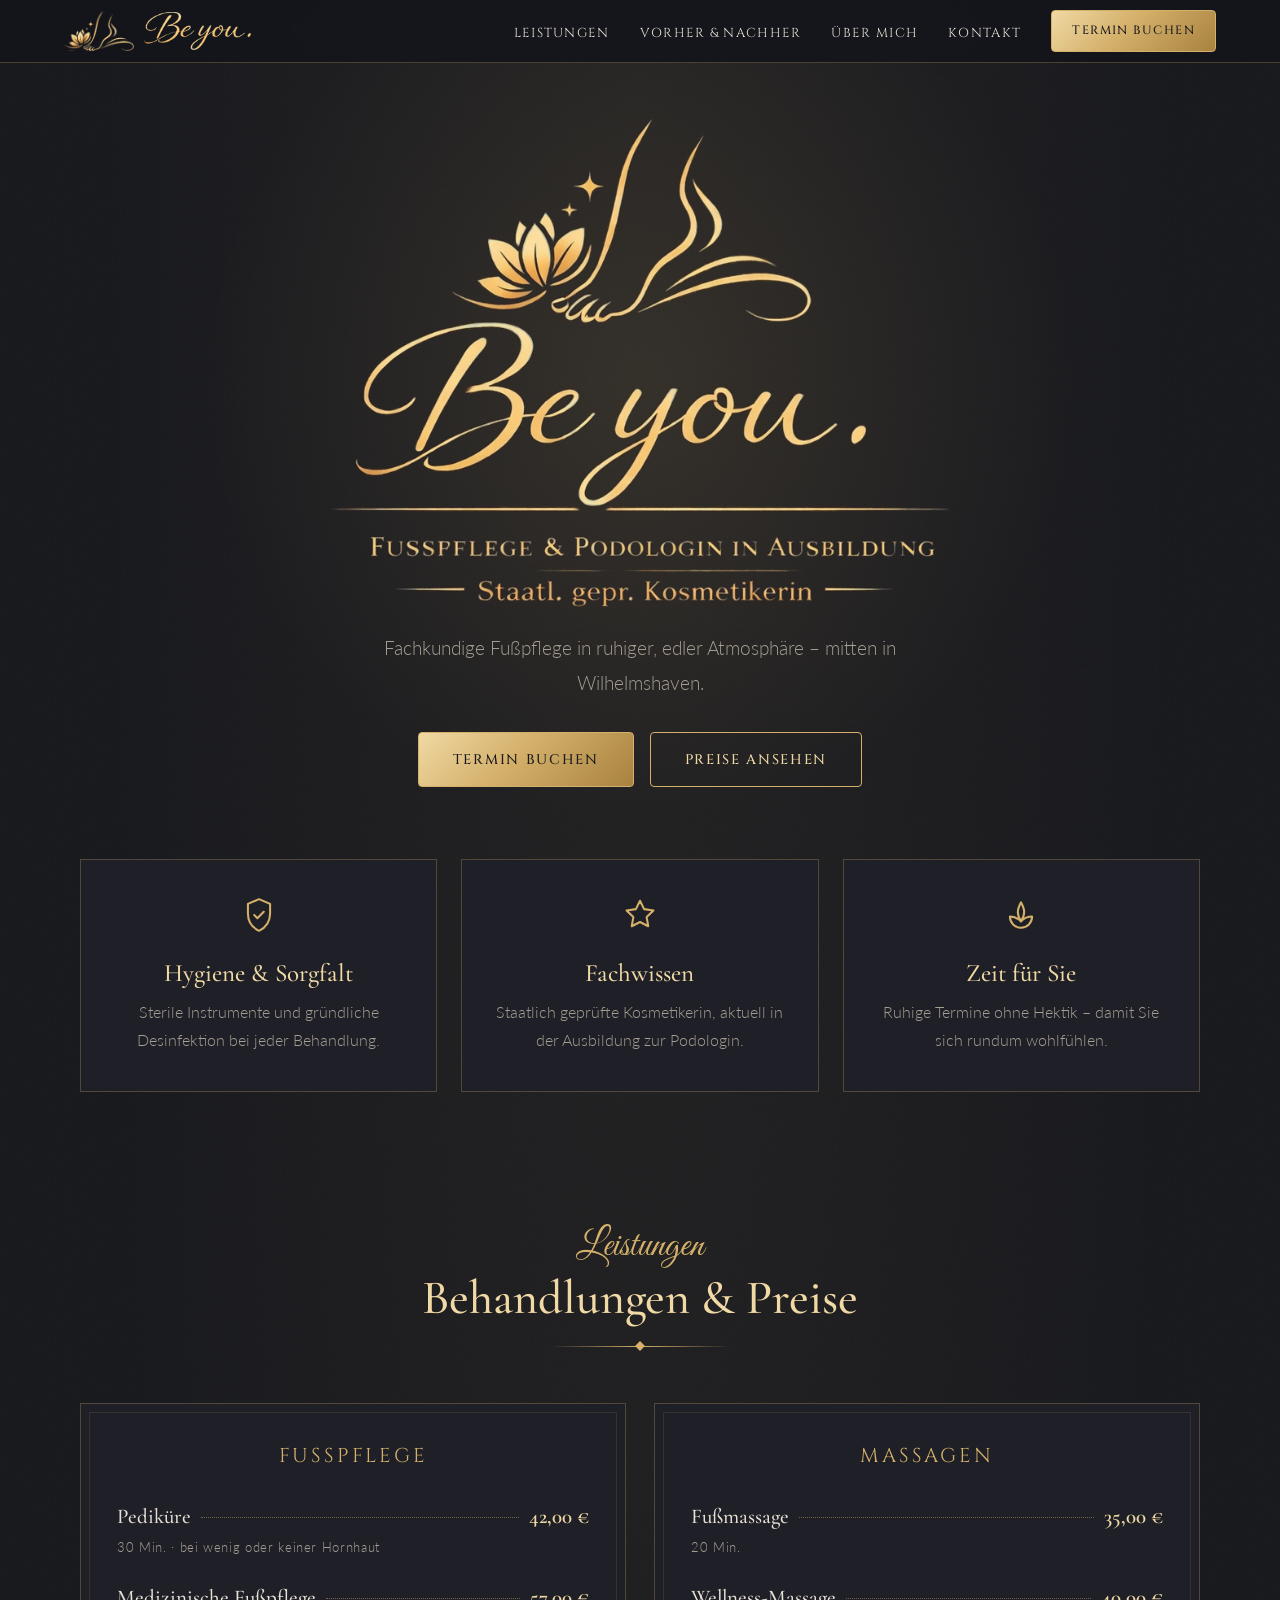
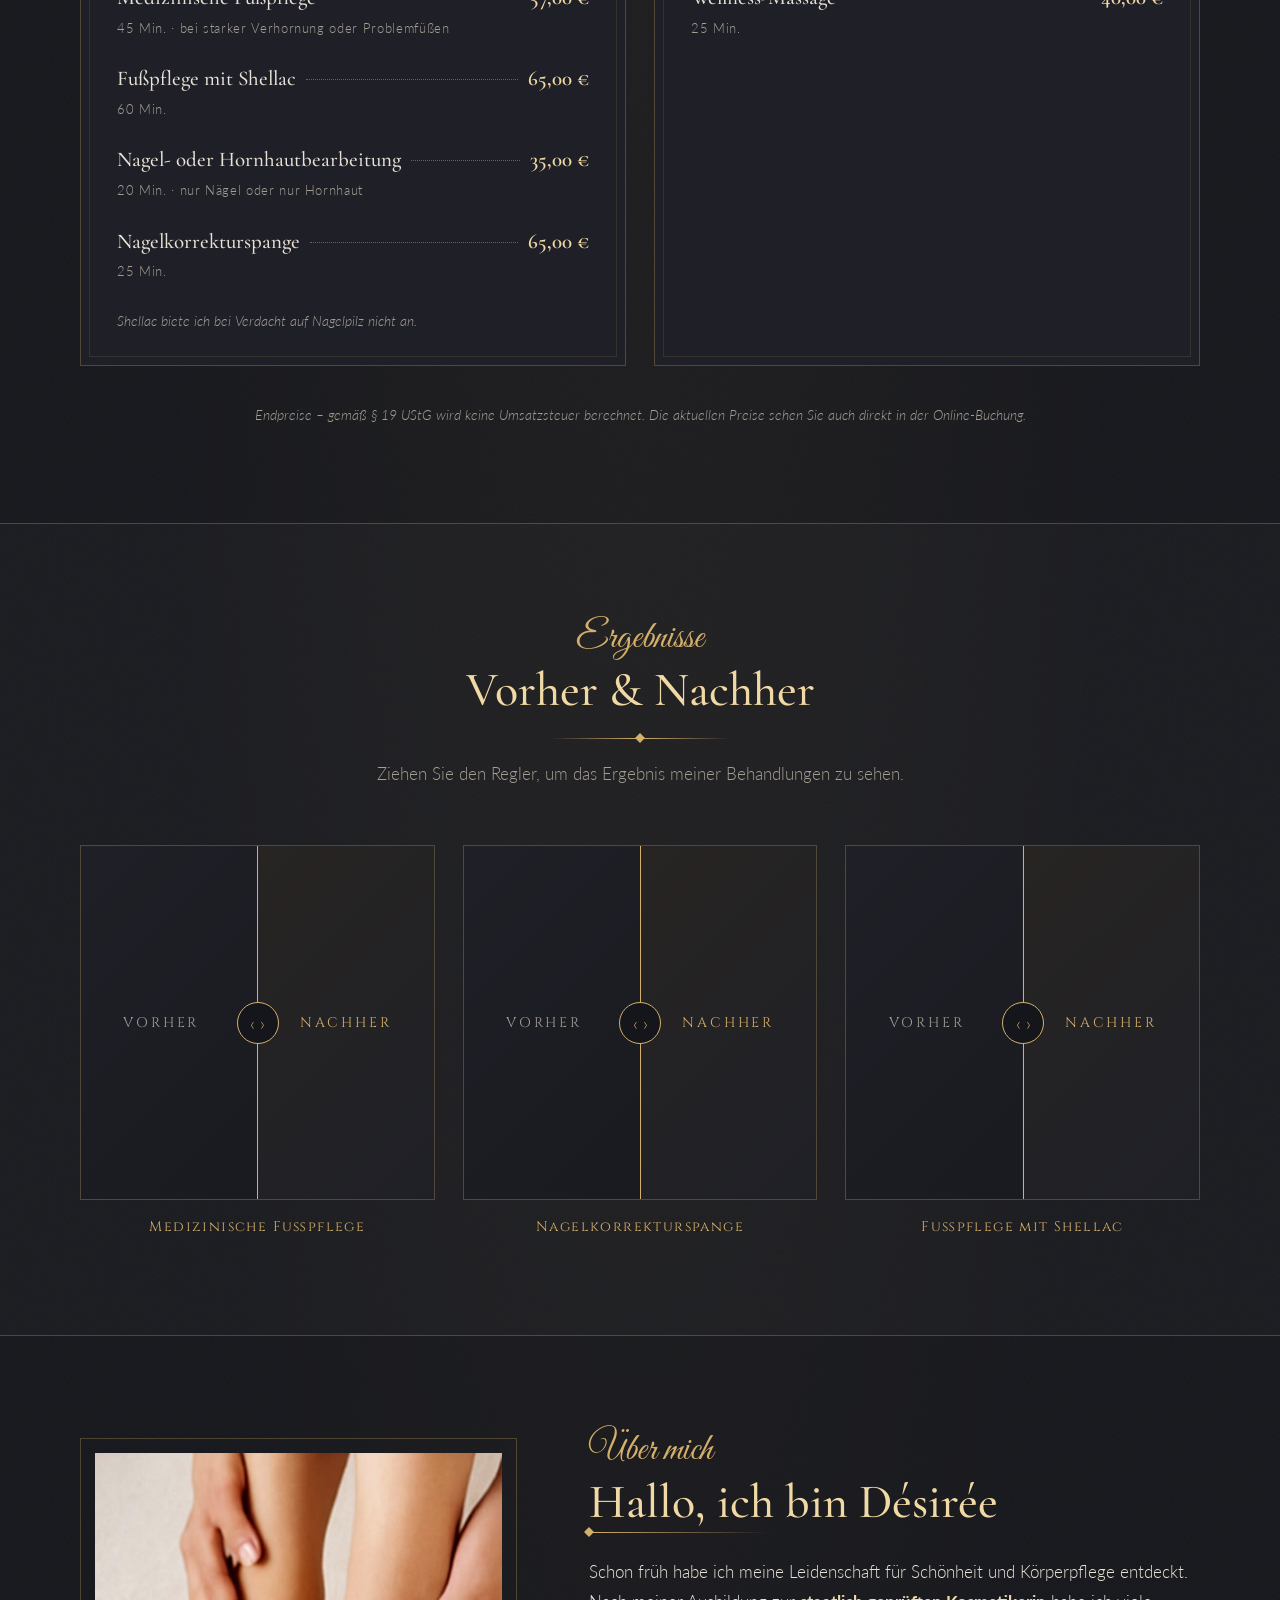
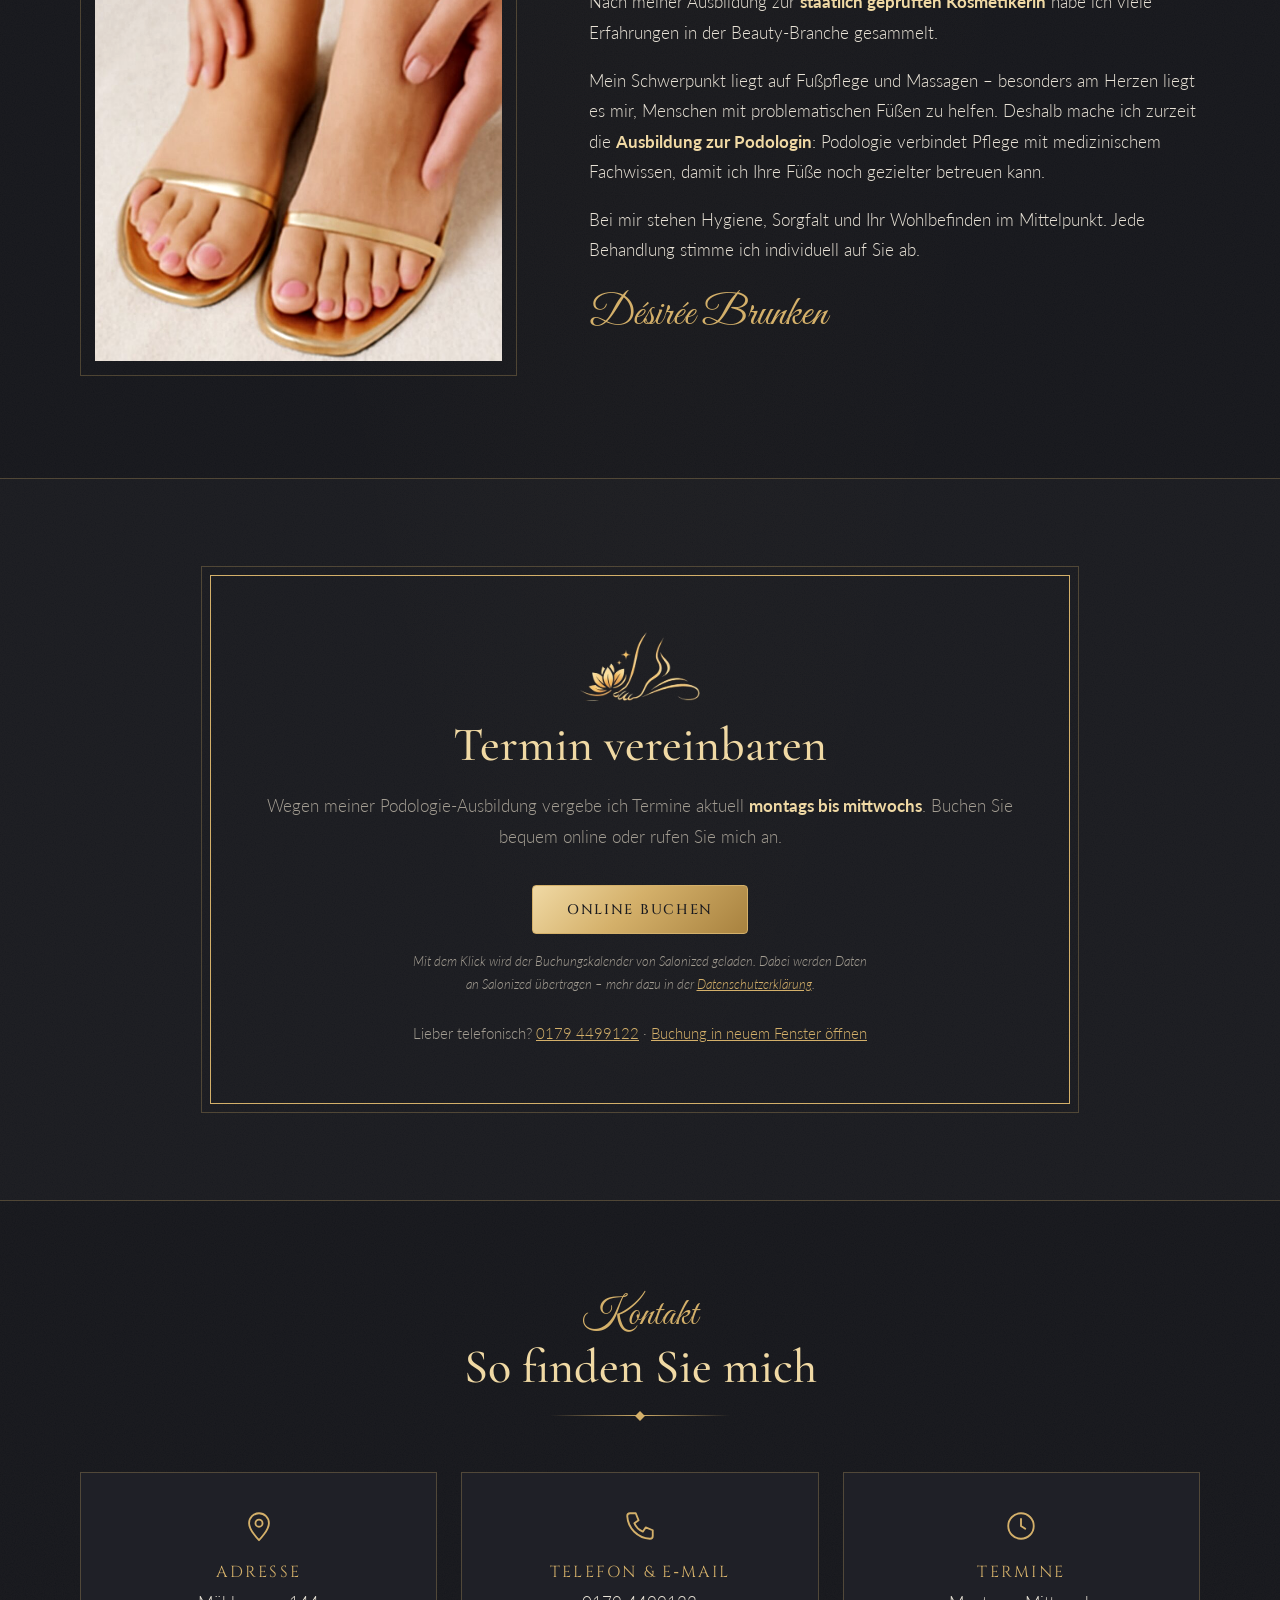
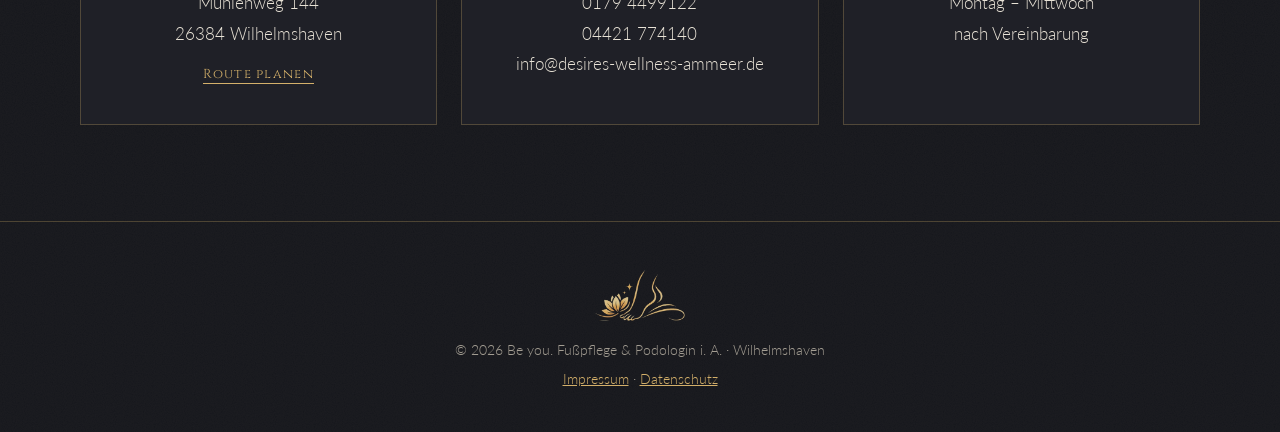
==== index.html @ d87d1109 "Wimpern-/Augenbrauen- und Waxing-Leistungen entfernt Co-Authored-By: Claude Opus 5.5 <noreply@anthro" ====
<!DOCTYPE html>
<html lang="de">
  <head>
    <meta charset="UTF-8" />
    <meta name="viewport" content="width=device-width, initial-scale=1.0" />
    <title>Be you. Fußpflege &amp; Podologin i. A. in Wilhelmshaven</title>
    <meta
      name="description"
      content="Be you. Fußpflege & Podologin in Ausbildung in Wilhelmshaven. Medizinische Fußpflege, Nagelkorrekturspangen und Massagen von Désirée Brunken, staatlich geprüfte Kosmetikerin."
    />
    <meta name="theme-color" content="#15161b" />
    <link rel="canonical" href="https://www.desires-wellness-ammeer.de/" />
    <meta property="og:type" content="website" />
    <meta property="og:url" content="https://www.desires-wellness-ammeer.de/" />
    <meta property="og:title" content="Be you. Fußpflege &amp; Podologin i. A. in Wilhelmshaven" />
    <meta property="og:description" content="Medizinische Fußpflege, Nagelkorrekturspangen und Massagen von Désirée Brunken in Wilhelmshaven." />
    <meta property="og:image" content="https://www.desires-wellness-ammeer.de/assets/og-bild.jpg" />
    <meta property="og:locale" content="de_DE" />
    <link rel="icon" href="assets/favicon.png" type="image/png" />
    <link rel="preconnect" href="https://fonts.googleapis.com" />
    <link rel="preconnect" href="https://fonts.gstatic.com" crossorigin />
    <link
      href="https://fonts.googleapis.com/css2?family=Cinzel:wght@400;500&family=Cormorant+Garamond:ital,wght@0,400;0,500;0,600;1,400&family=Great+Vibes&family=Lato:wght@300;400;700&display=swap"
      rel="stylesheet"
    />
    <link rel="stylesheet" href="style.css" />
  </head>
  <body>
    <!-- Navigation -->
    <nav class="navbar">
      <a href="#start" class="brand" aria-label="Be you. – zum Seitenanfang">
        <img src="assets/logo-icon.png" alt="" class="brand-icon" />
        <img src="assets/logo-schrift.png" alt="Be you." class="brand-text" />
      </a>
      <input type="checkbox" id="nav-toggle" class="nav-toggle" />
      <label for="nav-toggle" class="nav-toggle-label" aria-label="Menü öffnen">
        <span></span>
      </label>
      <ul>
        <li><a href="#leistungen">Leistungen</a></li>
        <li><a href="#vorher-nachher">Vorher &amp; Nachher</a></li>
        <li><a href="#ueber-mich">Über mich</a></li>
        <li><a href="#kontakt">Kontakt</a></li>
        <li><a href="#termin" class="btn btn-small">Termin buchen</a></li>
      </ul>
    </nav>

    <!-- Hero -->
    <header id="start" class="hero">
      <img
        src="assets/logo.png"
        alt="Be you. – Fußpflege &amp; Podologin in Ausbildung, staatlich geprüfte Kosmetikerin"
        class="hero-logo"
        width="761"
        height="600"
      />
      <p class="hero-text">
        Fachkundige Fußpflege in ruhiger, edler Atmosphäre –
        mitten in Wilhelmshaven.
      </p>
      <div class="actions">
        <a href="#termin" class="btn">Termin buchen</a>
        <a href="#leistungen" class="btn btn-ghost">Preise ansehen</a>
      </div>
    </header>

    <!-- Vorteile -->
    <section class="section section-tight">
      <div class="container features-grid">
        <div class="feature">
          <svg viewBox="0 0 24 24" aria-hidden="true"><path d="M12 2l7 3v6c0 5-3 9-7 11-4-2-7-6-7-11V5l7-3z"/><path d="M9 12l2 2 4-4"/></svg>
          <h3>Hygiene &amp; Sorgfalt</h3>
          <p>Sterile Instrumente und gründliche Desinfektion bei jeder Behandlung.</p>
        </div>
        <div class="feature">
          <svg viewBox="0 0 24 24" aria-hidden="true"><path d="M12 3l2.6 5.3 5.9.9-4.3 4.1 1 5.8L12 16.4l-5.2 2.7 1-5.8L3.5 9.2l5.9-.9z"/></svg>
          <h3>Fachwissen</h3>
          <p>Staatlich geprüfte Kosmetikerin, aktuell in der Ausbildung zur Podologin.</p>
        </div>
        <div class="feature">
          <svg viewBox="0 0 24 24" aria-hidden="true"><path d="M12 20c-4 0-7-3-7-7 3 0 5 1 7 3 2-2 4-3 7-3 0 4-3 7-7 7z"/><path d="M12 16c-1.5-2-2-4-2-6 0-2 1-4 2-6 1 2 2 4 2 6 0 2-.5 4-2 6z"/></svg>
          <h3>Zeit für Sie</h3>
          <p>Ruhige Termine ohne Hektik – damit Sie sich rundum wohlfühlen.</p>
        </div>
      </div>
    </section>

    <!-- Leistungen & Preise -->
    <section id="leistungen" class="section">
      <div class="container">
        <div class="section-head">
          <p class="script">Leistungen</p>
          <h2>Behandlungen &amp; Preise</h2>
          <span class="divider" aria-hidden="true"></span>
        </div>

        <div class="price-grid">
          <article class="price-card">
            <h3>Fußpflege</h3>
            <ul class="price-list">
              <li><span>Pediküre</span><i></i><b>42,00 €</b><small>30 Min. · bei wenig oder keiner Hornhaut</small></li>
              <li><span>Medizinische Fußpflege</span><i></i><b>57,00 €</b><small>45 Min. · bei starker Verhornung oder Problemfüßen</small></li>
              <li><span>Fußpflege mit Shellac</span><i></i><b>65,00 €</b><small>60 Min.</small></li>
              <li><span>Nagel‑ oder Hornhautbearbeitung</span><i></i><b>35,00 €</b><small>20 Min. · nur Nägel oder nur Hornhaut</small></li>
              <li><span>Nagelkorrekturspange</span><i></i><b>65,00 €</b><small>25 Min.</small></li>
            </ul>
            <p class="note">Shellac biete ich bei Verdacht auf Nagelpilz nicht an.</p>
          </article>

          <article class="price-card">
            <h3>Massagen</h3>
            <ul class="price-list">
              <li><span>Fußmassage</span><i></i><b>35,00 €</b><small>20 Min.</small></li>
              <li><span>Wellness‑Massage</span><i></i><b>40,00 €</b><small>25 Min.</small></li>
            </ul>
          </article>
        </div>
        <p class="note center">
          Endpreise – gemäß § 19 UStG wird keine Umsatzsteuer berechnet.
          Die aktuellen Preise sehen Sie auch direkt in der Online‑Buchung.
        </p>
      </div>
    </section>

    <!-- Vorher / Nachher -->
    <section id="vorher-nachher" class="section section-alt">
      <div class="container">
        <div class="section-head">
          <p class="script">Ergebnisse</p>
          <h2>Vorher &amp; Nachher</h2>
          <span class="divider" aria-hidden="true"></span>
          <p class="lead">
            Ziehen Sie den Regler, um das Ergebnis meiner Behandlungen zu sehen.
          </p>
        </div>

        <!--
          Vorher/Nachher-Bilder: Für jedes Paar ein <figure class="ba"> mit
          zwei Bildern (gleiches Format, z. B. 800×800) anlegen:
            <div class="ba-pane ba-after"><img src="assets/img/nachher-1.jpg" alt="…"></div>
            <div class="ba-pane ba-before"><img src="assets/img/vorher-1.jpg" alt="…"></div>
          Die Platzhalter unten werden dann ersetzt.
        -->
        <div class="ba-grid">
          <figure class="ba">
            <div class="ba-stage">
              <div class="ba-pane ba-after"><div class="ba-placeholder">Nachher</div></div>
              <div class="ba-pane ba-before"><div class="ba-placeholder">Vorher</div></div>
              <span class="ba-handle" aria-hidden="true"></span>
              <input type="range" min="0" max="100" value="50" aria-label="Vorher/Nachher vergleichen" />
            </div>
            <figcaption>Medizinische Fußpflege</figcaption>
          </figure>
          <figure class="ba">
            <div class="ba-stage">
              <div class="ba-pane ba-after"><div class="ba-placeholder">Nachher</div></div>
              <div class="ba-pane ba-before"><div class="ba-placeholder">Vorher</div></div>
              <span class="ba-handle" aria-hidden="true"></span>
              <input type="range" min="0" max="100" value="50" aria-label="Vorher/Nachher vergleichen" />
            </div>
            <figcaption>Nagelkorrekturspange</figcaption>
          </figure>
          <figure class="ba">
            <div class="ba-stage">
              <div class="ba-pane ba-after"><div class="ba-placeholder">Nachher</div></div>
              <div class="ba-pane ba-before"><div class="ba-placeholder">Vorher</div></div>
              <span class="ba-handle" aria-hidden="true"></span>
              <input type="range" min="0" max="100" value="50" aria-label="Vorher/Nachher vergleichen" />
            </div>
            <figcaption>Fußpflege mit Shellac</figcaption>
          </figure>
        </div>
      </div>
    </section>

    <!-- Über mich -->
    <section id="ueber-mich" class="section">
      <div class="container about-grid">
        <div class="about-frame">
          <img
            src="assets/img/fuesse.jpg"
            alt="Gepflegte Füße in goldenen Sandalen"
            decoding="async"
            width="800"
            height="1080"
          />
        </div>
        <div>
          <p class="script">Über mich</p>
          <h2 class="left">Hallo, ich bin Désirée</h2>
          <span class="divider left" aria-hidden="true"></span>
          <p>
            Schon früh habe ich meine Leidenschaft für Schönheit und
            Körperpflege entdeckt. Nach meiner Ausbildung zur
            <strong>staatlich geprüften Kosmetikerin</strong> habe ich viele
            Erfahrungen in der Beauty‑Branche gesammelt.
          </p>
          <p>
            Mein Schwerpunkt liegt auf Fußpflege und Massagen – besonders am
            Herzen liegt es mir, Menschen mit problematischen Füßen zu helfen.
            Deshalb mache ich zurzeit die <strong>Ausbildung zur
            Podologin</strong>: Podologie verbindet Pflege mit medizinischem
            Fachwissen, damit ich Ihre Füße noch gezielter betreuen kann.
          </p>
          <p>
            Bei mir stehen Hygiene, Sorgfalt und Ihr Wohlbefinden im
            Mittelpunkt. Jede Behandlung stimme ich individuell auf Sie ab.
          </p>
          <p class="signature">Désirée Brunken</p>
        </div>
      </div>
    </section>

    <!-- Termin -->
    <section id="termin" class="section section-alt">
      <div class="container">
        <div class="booking-box">
          <img src="assets/logo-icon.png" alt="" class="booking-icon" loading="lazy" />
          <h2>Termin vereinbaren</h2>
          <p>
            Wegen meiner Podologie‑Ausbildung vergebe ich Termine aktuell
            <strong>montags bis mittwochs</strong>. Buchen Sie bequem online
            oder rufen Sie mich an.
          </p>
          <!--
            Online-Buchung (Salonized): Der Kalender wird erst nach Klick
            geladen, damit vorher keine Daten an Salonized gehen.
          -->
          <div class="booking-widget" id="booking-widget">
            <div class="booking-consent">
              <button type="button" class="btn" id="booking-load">Online buchen</button>
              <p class="note">
                Mit dem Klick wird der Buchungskalender von Salonized geladen.
                Dabei werden Daten an Salonized übertragen – mehr dazu in der
                <a href="datenschutz.html#buchung">Datenschutzerklärung</a>.
              </p>
            </div>
          </div>
          <p class="booking-alt">
            Lieber telefonisch? <a href="tel:+491794499122">0179 4499122</a>
            · <a
              href="https://desires.salonized.com/widget_bookings/new?layout=standalone&amp;hl=de-DE"
              target="_blank"
              rel="noopener"
              >Buchung in neuem Fenster öffnen</a
            >
          </p>
        </div>
      </div>
    </section>

    <!-- Kontakt -->
    <section id="kontakt" class="section">
      <div class="container">
        <div class="section-head">
          <p class="script">Kontakt</p>
          <h2>So finden Sie mich</h2>
          <span class="divider" aria-hidden="true"></span>
        </div>
        <div class="contact-grid">
          <div class="contact-card">
            <svg viewBox="0 0 24 24" aria-hidden="true"><path d="M12 22s7-7 7-12a7 7 0 0 0-14 0c0 5 7 12 7 12z"/><circle cx="12" cy="10" r="2.5"/></svg>
            <h3>Adresse</h3>
            <p>Mühlenweg 144<br />26384 Wilhelmshaven</p>
            <a
              href="https://www.google.com/maps/search/?api=1&amp;query=M%C3%BChlenweg+144+26384+Wilhelmshaven"
              target="_blank"
              rel="noopener"
              >Route planen</a
            >
          </div>
          <div class="contact-card">
            <svg viewBox="0 0 24 24" aria-hidden="true"><path d="M5 3h4l2 5-3 2a11 11 0 0 0 6 6l2-3 5 2v4a2 2 0 0 1-2 2A17 17 0 0 1 3 5a2 2 0 0 1 2-2z"/></svg>
            <h3>Telefon &amp; E‑Mail</h3>
            <p>
              <a href="tel:+491794499122">0179 4499122</a><br />
              <a href="tel:+494421774140">04421 774140</a><br />
              <a href="mailto:info@desires-wellness-ammeer.de">info@desires-wellness-ammeer.de</a>
            </p>
          </div>
          <div class="contact-card">
            <svg viewBox="0 0 24 24" aria-hidden="true"><circle cx="12" cy="12" r="9"/><path d="M12 7v5l3 2"/></svg>
            <h3>Termine</h3>
            <p>Montag – Mittwoch<br />nach Vereinbarung</p>
          </div>
        </div>
      </div>
    </section>

    <footer class="footer">
      <div class="container footer-content">
        <img src="assets/logo-icon.png" alt="" class="footer-icon" loading="lazy" />
        <p>&copy; 2026 Be you. Fußpflege &amp; Podologin i. A. · Wilhelmshaven</p>
        <p>
          <a href="impressum.html">Impressum</a> ·
          <a href="datenschutz.html">Datenschutz</a>
        </p>
      </div>
    </footer>

    <script>
      // Mobiles Menü nach Klick auf einen Link schließen
      document.querySelectorAll('.navbar ul a').forEach(function (link) {
        link.addEventListener('click', function () {
          document.getElementById('nav-toggle').checked = false;
        });
      });

      // Vorher/Nachher-Regler
      document.querySelectorAll('.ba-stage').forEach(function (stage) {
        var range = stage.querySelector('input');
        var update = function () {
          stage.style.setProperty('--pos', range.value + '%');
        };
        range.addEventListener('input', update);
        update();
      });

      // Online-Buchung (offizielles Salonized-Widget) erst nach Klick laden (Datenschutz)
      var loadBooking = function () {
        var box = document.getElementById('booking-widget');
        if (box.classList.contains('is-loaded')) return;
        box.classList.add('is-loaded');
        box.innerHTML =
          '<div class="salonized-booking" data-company="3jwNu25hZkWbDM19UaF6e87A"' +
          ' data-color="#d4b06a" data-language="de" data-height="700"' +
          ' data-inline="true" data-outline="shadow"></div>';
        var script = document.createElement('script');
        script.src = 'https://static-widget.salonized.com/loader.js';
        document.body.appendChild(script);
      };
      document.getElementById('booking-load').addEventListener('click', loadBooking);

      // Alle „Termin buchen“-Buttons öffnen direkt den Kalender
      document.querySelectorAll('a[href="#termin"]').forEach(function (link) {
        link.addEventListener('click', loadBooking);
      });
    </script>
  </body>
</html>
---- style.css ----
/*
  Stylesheet für „Be you. Fußpflege & Podologin i. A.“.
  Edler Stil passend zum Logo: tiefes Anthrazit mit Gold.
  Schriften: „Great Vibes“ (Schreibschrift‑Akzente), „Cinzel“ (Kapitälchen
  wie im Logo‑Untertitel), „Cormorant Garamond“ (Überschriften),
  „Lato“ (Fließtext).
*/

:root {
  --bg: #15161b;
  --bg-alt: #1b1c22;
  --card: #1f2027;
  --gold: #d4b06a;
  --gold-light: #f0d9a4;
  --gold-dark: #a8823f;
  --gold-gradient: linear-gradient(135deg, #f0d9a4 0%, #d4b06a 45%, #a8823f 100%);
  --text: #e8e2d6;
  --muted: #a39d92;
  --line: rgba(212, 176, 106, 0.28);
  --radius: 4px;
}

* {
  box-sizing: border-box;
}

html {
  scroll-behavior: smooth;
  scroll-padding-top: 84px;
}

body {
  margin: 0;
  font-family: 'Lato', system-ui, sans-serif;
  font-weight: 300;
  font-size: 17px;
  line-height: 1.8;
  color: var(--text);
  background-color: var(--bg);
  /* dezente Struktur wie im Logo-Hintergrund */
  background-image:
    radial-gradient(ellipse at top, rgba(212, 176, 106, 0.06), transparent 60%),
    url("data:image/svg+xml,%3Csvg xmlns='http://www.w3.org/2000/svg' width='160' height='160'%3E%3Cfilter id='n'%3E%3CfeTurbulence type='fractalNoise' baseFrequency='.9' numOctaves='2'/%3E%3CfeColorMatrix values='0 0 0 0 1 0 0 0 0 1 0 0 0 0 1 0 0 0 .035 0'/%3E%3C/filter%3E%3Crect width='100%25' height='100%25' filter='url(%23n)'/%3E%3C/svg%3E");
}

h1,
h2,
h3 {
  font-family: 'Cormorant Garamond', Georgia, serif;
  font-weight: 500;
  line-height: 1.2;
  color: var(--gold-light);
  margin: 0 0 0.4em;
}

strong {
  font-weight: 700;
  color: var(--gold-light);
}

a {
  color: var(--gold);
}

img {
  max-width: 100%;
  display: block;
}

svg {
  width: 24px;
  height: 24px;
  flex-shrink: 0;
  fill: none;
  stroke: currentColor;
  stroke-width: 1.3;
  stroke-linecap: round;
  stroke-linejoin: round;
}

.container {
  width: min(1120px, 100% - 32px);
  margin: 0 auto;
}

.center {
  text-align: center;
}

/* Schreibschrift-Akzent über Überschriften */
.script {
  font-family: 'Great Vibes', cursive;
  font-size: 38px;
  line-height: 1;
  margin: 0 0 4px;
  color: var(--gold);
}

/* Goldene Trennlinie mit Raute */
.divider {
  display: block;
  position: relative;
  width: 180px;
  height: 1px;
  margin: 18px auto 0;
  background: linear-gradient(90deg, transparent, var(--gold), transparent);
}

.divider::after {
  content: '';
  position: absolute;
  left: 50%;
  top: 50%;
  width: 7px;
  height: 7px;
  background: var(--gold);
  transform: translate(-50%, -50%) rotate(45deg);
}

.divider.left {
  margin: 0 0 24px;
  background: linear-gradient(90deg, var(--gold), transparent);
}

.divider.left::after {
  left: 0;
}

/* Buttons */
.btn {
  display: inline-block;
  padding: 14px 34px;
  border: 1px solid var(--gold);
  border-radius: var(--radius);
  background: var(--gold-gradient);
  color: #1a1a1f;
  font-family: 'Cinzel', serif;
  font-size: 14px;
  font-weight: 500;
  letter-spacing: 0.12em;
  text-decoration: none;
  text-transform: uppercase;
  cursor: pointer;
  transition: filter 0.25s ease, background 0.25s ease, color 0.25s ease;
}

.btn:hover {
  filter: brightness(1.1);
}

.btn-ghost {
  background: transparent;
  color: var(--gold-light);
}

.btn-ghost:hover {
  background: rgba(212, 176, 106, 0.12);
}

.btn-small {
  padding: 9px 20px;
  font-size: 12px;
}

.actions {
  display: flex;
  flex-wrap: wrap;
  justify-content: center;
  gap: 16px;
  margin-top: 32px;
}

/* Navigation */
.navbar {
  position: sticky;
  top: 0;
  z-index: 100;
  display: flex;
  align-items: center;
  justify-content: space-between;
  gap: 16px;
  padding: 10px max(16px, 5%);
  background: rgba(21, 22, 27, 0.9);
  backdrop-filter: blur(10px);
  border-bottom: 1px solid var(--line);
}

.brand {
  display: flex;
  align-items: center;
  gap: 10px;
}

.brand-icon {
  height: 40px;
  width: auto;
}

.brand-text {
  height: 38px;
  width: auto;
}

.navbar ul {
  list-style: none;
  display: flex;
  align-items: center;
  gap: 30px;
  margin: 0;
  padding: 0;
}

.navbar ul a:not(.btn) {
  font-family: 'Cinzel', serif;
  font-size: 13px;
  letter-spacing: 0.1em;
  text-transform: uppercase;
  color: var(--text);
  text-decoration: none;
  transition: color 0.2s ease;
}

.navbar ul a:not(.btn):hover {
  color: var(--gold);
}

.nav-toggle,
.nav-toggle-label {
  display: none;
}

/* Hero */
.hero {
  display: flex;
  flex-direction: column;
  align-items: center;
  text-align: center;
  padding: 56px 16px 72px;
  background: radial-gradient(circle at 50% 40%, rgba(212, 176, 106, 0.1), transparent 55%);
}

.hero-logo {
  width: min(620px, 92vw);
  height: auto;
}

.hero-text {
  max-width: 560px;
  margin: 24px auto 0;
  font-size: 19px;
  color: var(--muted);
}

/* Sections */
.section {
  padding: 96px 0;
}

.section-tight {
  padding: 0 0 40px;
}

.section-alt {
  background: rgba(255, 255, 255, 0.015);
  border-top: 1px solid var(--line);
  border-bottom: 1px solid var(--line);
}

.section-head {
  text-align: center;
  margin-bottom: 56px;
}

.section h2 {
  font-size: clamp(34px, 5vw, 48px);
  margin: 0;
}

.section h2.left {
  text-align: left;
}

.lead {
  color: var(--muted);
  margin: 20px auto 0;
  max-width: 560px;
}

/* Vorteile */
.features-grid {
  display: grid;
  grid-template-columns: repeat(3, 1fr);
  gap: 24px;
}

.feature {
  text-align: center;
  padding: 36px 28px;
  border: 1px solid var(--line);
  background: var(--card);
}

.feature svg {
  width: 38px;
  height: 38px;
  color: var(--gold);
  margin-bottom: 14px;
}

.feature h3 {
  font-size: 25px;
}

.feature p {
  margin: 0;
  color: var(--muted);
  font-size: 16px;
}

/* Preise */
.price-grid {
  display: grid;
  grid-template-columns: repeat(2, 1fr);
  gap: 28px;
}

.price-card {
  position: relative;
  padding: 40px 36px 32px;
  background: var(--card);
  border: 1px solid var(--line);
}

/* feiner innerer Goldrahmen */
.price-card::before {
  content: '';
  position: absolute;
  inset: 8px;
  border: 1px solid rgba(212, 176, 106, 0.12);
  pointer-events: none;
}

.price-card h3 {
  font-family: 'Cinzel', serif;
  font-size: 20px;
  font-weight: 400;
  letter-spacing: 0.14em;
  text-transform: uppercase;
  text-align: center;
  color: var(--gold);
  margin-bottom: 20px;
}

.price-list {
  list-style: none;
  margin: 0;
  padding: 0;
}

/* Name … Preis mit gepunkteter Führungslinie, Dauer darunter */
.price-list li {
  display: grid;
  grid-template-columns: auto 1fr auto;
  align-items: baseline;
  column-gap: 10px;
  padding: 10px 0;
}

.price-list span {
  font-family: 'Cormorant Garamond', Georgia, serif;
  font-size: 21px;
  font-weight: 500;
  color: var(--text);
}

.price-list i {
  border-bottom: 1px dotted rgba(212, 176, 106, 0.45);
  transform: translateY(-5px);
}

.price-list b {
  font-family: 'Cormorant Garamond', Georgia, serif;
  font-size: 21px;
  font-weight: 600;
  color: var(--gold-light);
  white-space: nowrap;
}

.price-list small {
  grid-column: 1 / -1;
  font-size: 13px;
  letter-spacing: 0.05em;
  color: var(--muted);
}

.note {
  color: var(--muted);
  font-size: 14px;
  font-style: italic;
  margin: 14px 0 0;
}

.note.center {
  margin-top: 36px;
}

/* Vorher / Nachher */
.ba-grid {
  display: grid;
  grid-template-columns: repeat(3, 1fr);
  gap: 28px;
}

.ba {
  margin: 0;
}

.ba-stage {
  --pos: 50%;
  position: relative;
  aspect-ratio: 1;
  overflow: hidden;
  border: 1px solid var(--line);
  background: var(--card);
}

.ba-pane {
  position: absolute;
  inset: 0;
}

.ba-pane img {
  width: 100%;
  height: 100%;
  object-fit: cover;
}

.ba-before {
  clip-path: inset(0 calc(100% - var(--pos)) 0 0);
}

.ba-placeholder {
  height: 100%;
  display: flex;
  align-items: center;
  justify-content: center;
  font-family: 'Cinzel', serif;
  letter-spacing: 0.2em;
  text-transform: uppercase;
  font-size: 14px;
  color: var(--gold);
}

.ba-after .ba-placeholder {
  background: linear-gradient(135deg, #2a2620, #1f2027);
  justify-content: flex-end;
  padding-right: 12%;
}

.ba-before .ba-placeholder {
  background: linear-gradient(135deg, #1f2027, #18191e);
  justify-content: flex-start;
  padding-left: 12%;
  color: var(--muted);
}

.ba-handle {
  position: absolute;
  top: 0;
  bottom: 0;
  left: var(--pos);
  width: 1px;
  background: var(--gold);
  pointer-events: none;
}

.ba-handle::after {
  content: '‹ ›';
  position: absolute;
  top: 50%;
  left: 50%;
  transform: translate(-50%, -50%);
  width: 40px;
  height: 40px;
  border-radius: 50%;
  display: flex;
  align-items: center;
  justify-content: center;
  background: var(--bg);
  border: 1px solid var(--gold);
  color: var(--gold);
  font-size: 18px;
  line-height: 1;
}

.ba-stage input {
  position: absolute;
  inset: 0;
  width: 100%;
  height: 100%;
  margin: 0;
  opacity: 0;
  cursor: ew-resize;
}

.ba figcaption {
  margin-top: 14px;
  text-align: center;
  font-family: 'Cinzel', serif;
  font-size: 14px;
  letter-spacing: 0.1em;
  color: var(--gold);
}

/* Über mich */
.about-grid {
  display: grid;
  grid-template-columns: 5fr 7fr;
  gap: 72px;
  align-items: center;
}

.about-frame {
  position: relative;
  padding: 14px;
  border: 1px solid var(--line);
}

.about-frame img {
  width: 100%;
  height: auto;
  aspect-ratio: 4 / 5;
  object-fit: cover;
  filter: saturate(0.85) contrast(1.05);
}

.signature {
  font-family: 'Great Vibes', cursive;
  font-size: 42px;
  line-height: 1.2;
  color: var(--gold);
  margin-top: 24px;
}

/* Termin */
.booking-box {
  max-width: 860px;
  margin: 0 auto;
  padding: 56px 40px;
  text-align: center;
  border: 1px solid var(--gold);
  outline: 1px solid var(--line);
  outline-offset: 8px;
}

.booking-icon {
  width: 120px;
  margin: 0 auto 16px;
}

.booking-box p {
  color: var(--muted);
}

/* Eingebettete Online-Buchung */
.booking-widget {
  margin-top: 32px;
}

.booking-consent .note {
  max-width: 460px;
  margin: 16px auto 0;
  font-size: 13px;
}

.booking-widget.is-loaded {
  min-height: 700px;
}

.booking-widget iframe {
  display: block;
  width: 100%;
  border: 0;
}

.booking-alt {
  margin: 24px 0 0;
  font-size: 15px;
}

.booking-alt a {
  color: var(--gold);
}

/* Kontakt */
.contact-grid {
  display: grid;
  grid-template-columns: repeat(3, 1fr);
  gap: 24px;
}

.contact-card {
  text-align: center;
  padding: 36px 24px;
  background: var(--card);
  border: 1px solid var(--line);
}

.contact-card svg {
  width: 34px;
  height: 34px;
  color: var(--gold);
  margin-bottom: 10px;
}

.contact-card h3 {
  font-family: 'Cinzel', serif;
  font-size: 16px;
  font-weight: 400;
  letter-spacing: 0.14em;
  text-transform: uppercase;
  color: var(--gold);
}

.contact-card p {
  margin: 0 0 8px;
}

.contact-card a {
  color: var(--text);
  text-decoration: none;
  word-break: break-word;
}

.contact-card a:hover {
  color: var(--gold);
}

.contact-card > a {
  font-family: 'Cinzel', serif;
  font-size: 13px;
  letter-spacing: 0.1em;
  color: var(--gold);
  border-bottom: 1px solid var(--gold);
}

/* Rechtstexte */
.legal {
  max-width: 760px;
}

.legal h1 {
  font-size: clamp(36px, 5vw, 52px);
}

.legal h2 {
  text-align: left;
  font-size: 26px;
  margin: 36px 0 8px;
}

/* Footer */
.footer {
  border-top: 1px solid var(--line);
  padding: 48px 0 36px;
  font-size: 14px;
  color: var(--muted);
}

.footer-content {
  text-align: center;
}

.footer-icon {
  width: 90px;
  margin: 0 auto 16px;
  opacity: 0.85;
}

.footer-content p {
  margin: 4px 0;
}

.footer a {
  color: var(--gold);
}

/* Responsive */
@media (max-width: 900px) {
  .features-grid,
  .price-grid,
  .about-grid,
  .contact-grid,
  .ba-grid {
    grid-template-columns: 1fr;
  }

  .about-grid {
    gap: 40px;
  }

  .about-frame {
    max-width: 420px;
    margin: 0 auto;
  }

  .ba-grid {
    max-width: 460px;
    margin: 0 auto;
  }

  .section {
    padding: 72px 0;
  }

  .price-card {
    padding: 32px 22px 24px;
  }

  .price-list span,
  .price-list b {
    font-size: 19px;
  }
}

@media (max-width: 1000px) {
  .nav-toggle-label {
    display: flex;
    align-items: center;
    justify-content: center;
    width: 44px;
    height: 44px;
    cursor: pointer;
  }

  .nav-toggle-label span,
  .nav-toggle-label span::before,
  .nav-toggle-label span::after {
    display: block;
    width: 24px;
    height: 1px;
    background: var(--gold);
    position: relative;
  }

  .nav-toggle-label span::before,
  .nav-toggle-label span::after {
    content: '';
    position: absolute;
  }

  .nav-toggle-label span::before {
    top: -7px;
  }

  .nav-toggle-label span::after {
    top: 7px;
  }

  .navbar ul {
    display: none;
    position: absolute;
    top: 100%;
    left: 0;
    right: 0;
    flex-direction: column;
    gap: 0;
    padding: 8px 16px 24px;
    background: var(--bg);
    border-bottom: 1px solid var(--line);
  }

  .navbar ul li {
    width: 100%;
    text-align: center;
    padding: 12px 0;
  }

  .nav-toggle:checked ~ ul {
    display: flex;
  }
}

@media (max-width: 480px) {
  .brand-icon {
    height: 34px;
  }

  .brand-text {
    height: 30px;
  }

  .booking-box {
    padding: 44px 12px;
  }

  .script {
    font-size: 32px;
  }
}
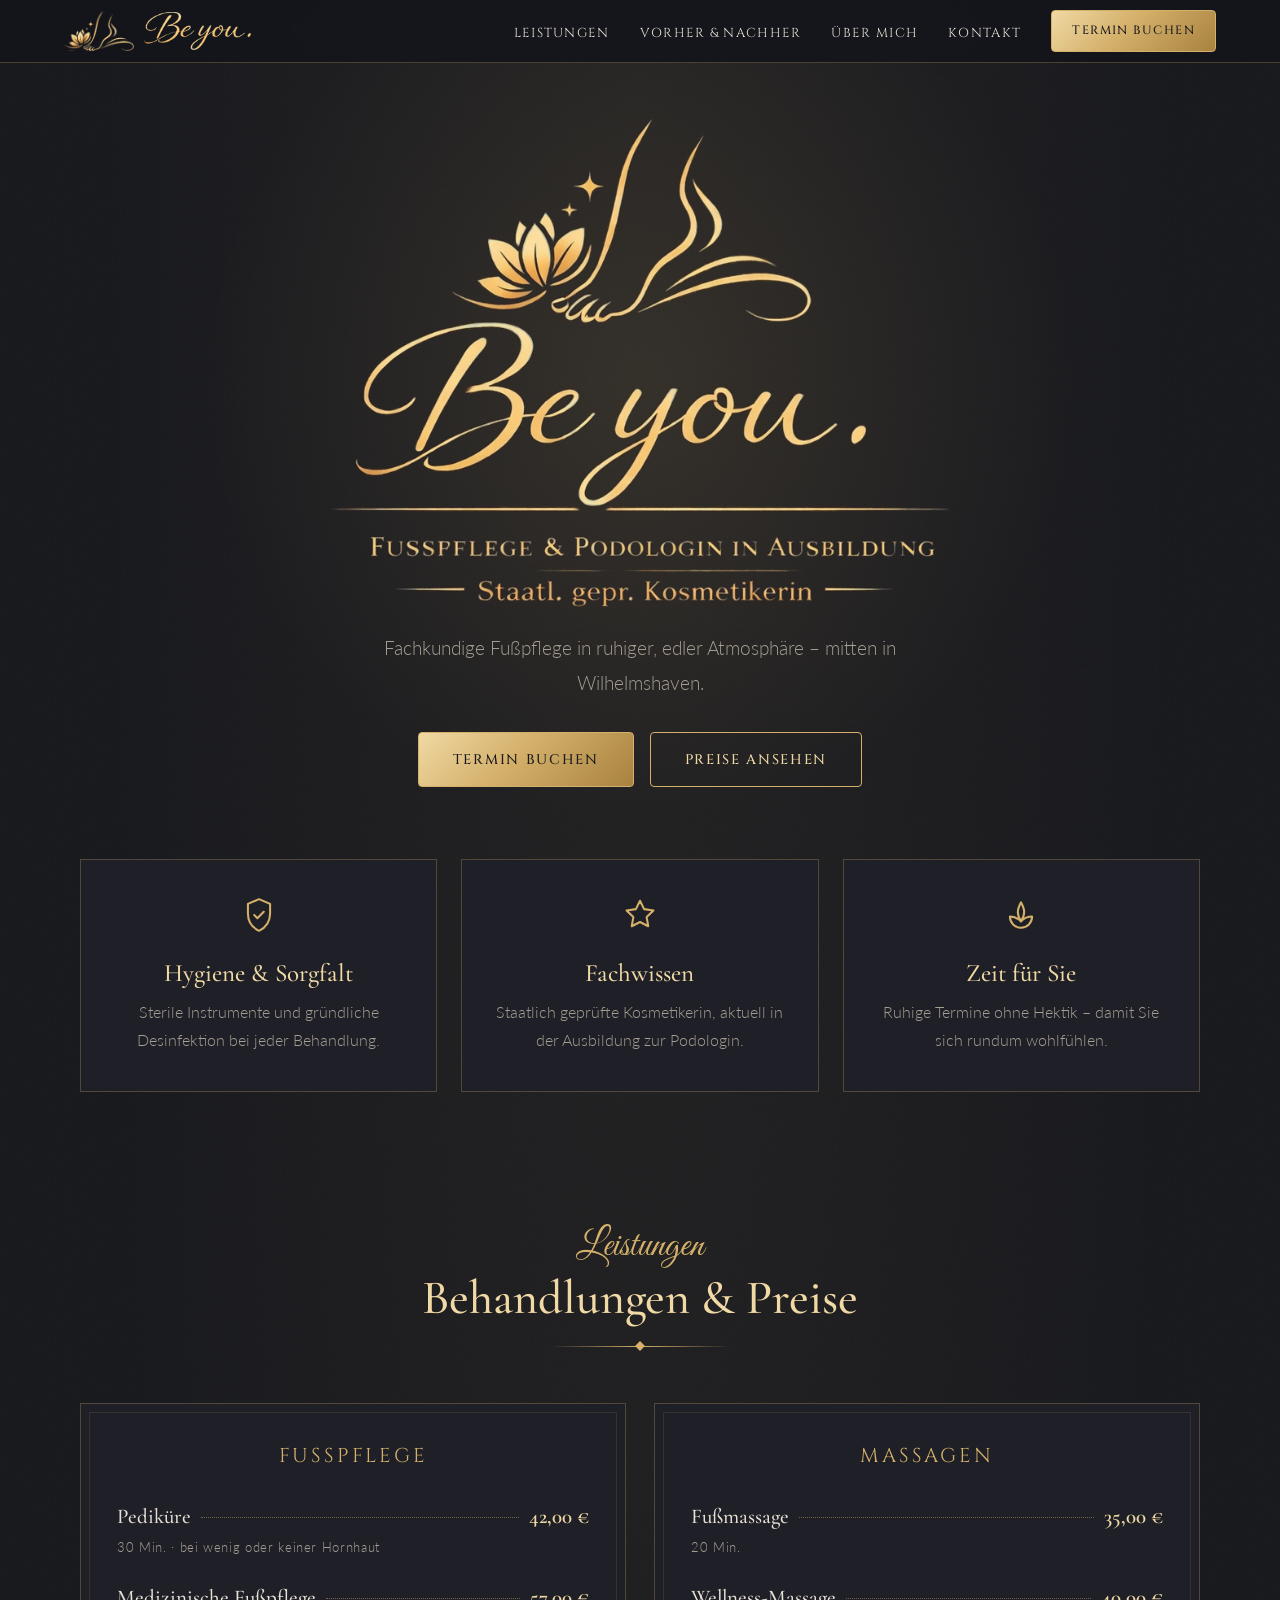
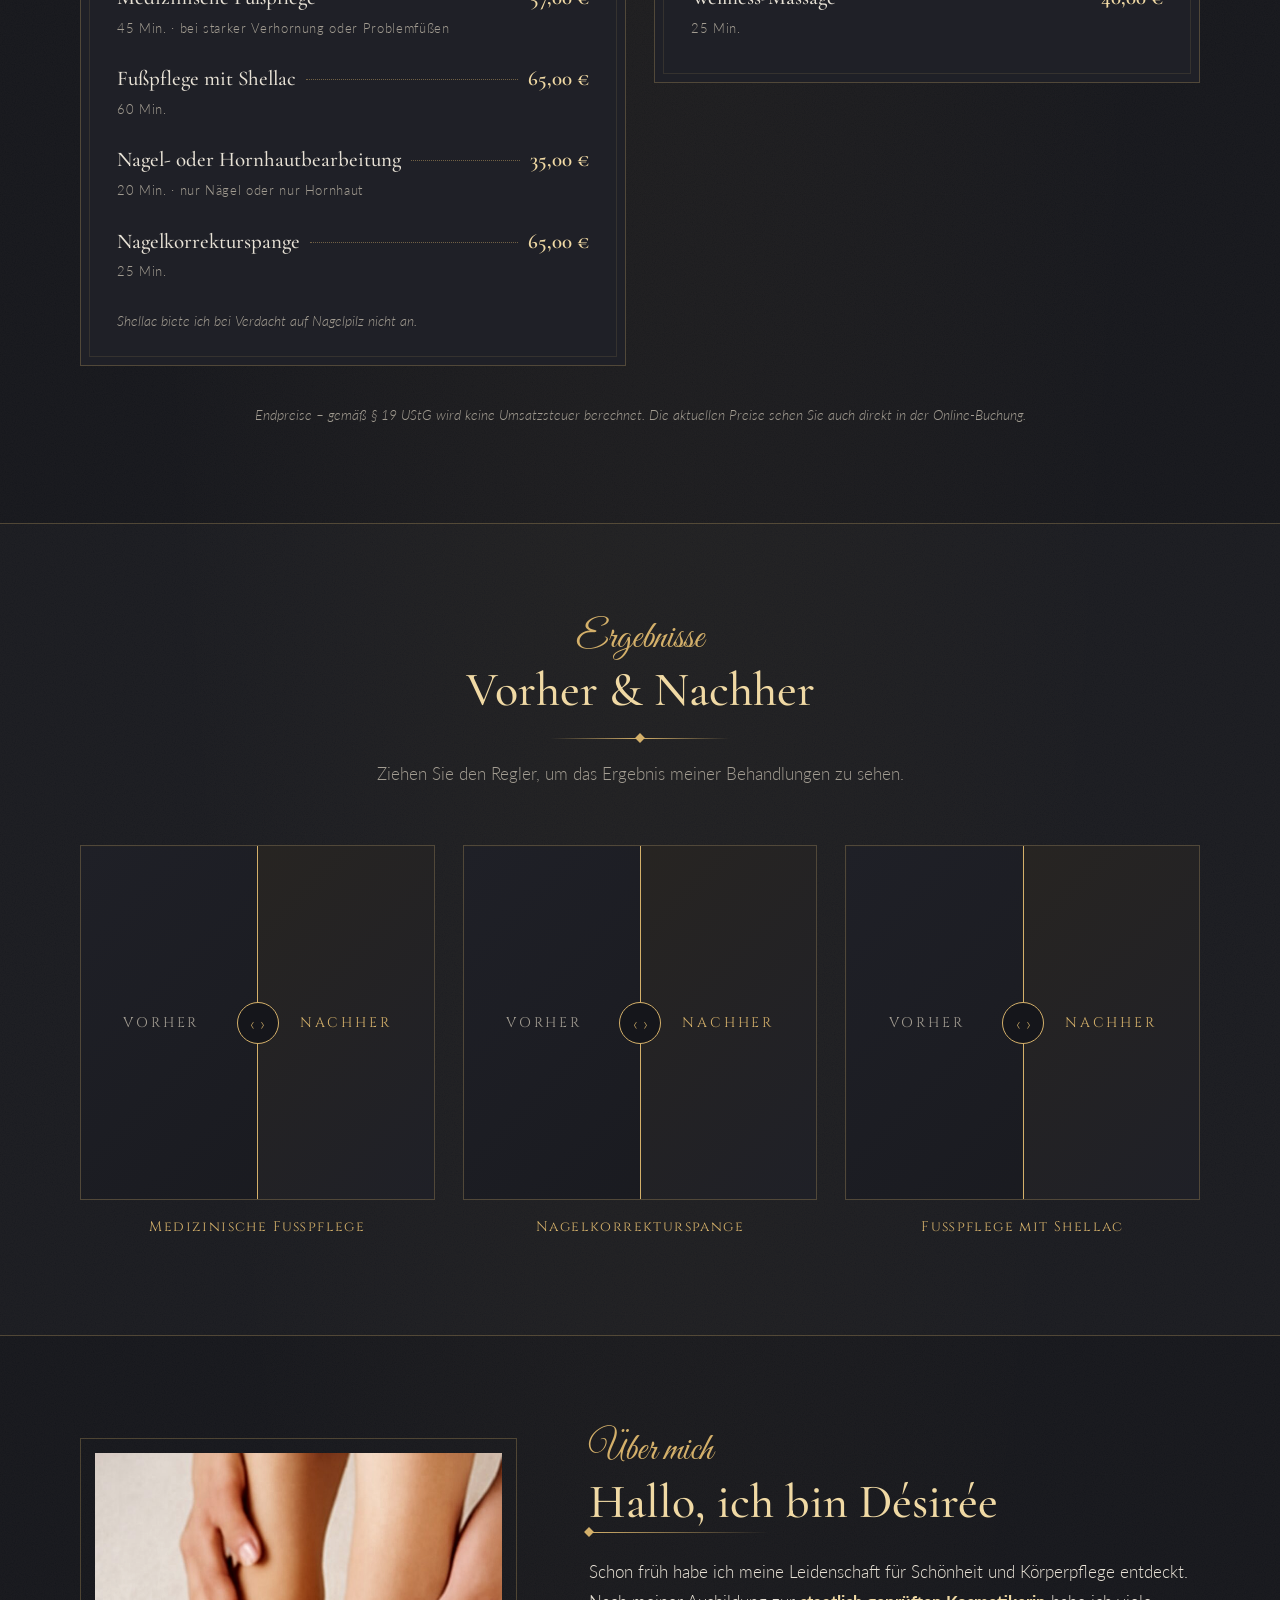
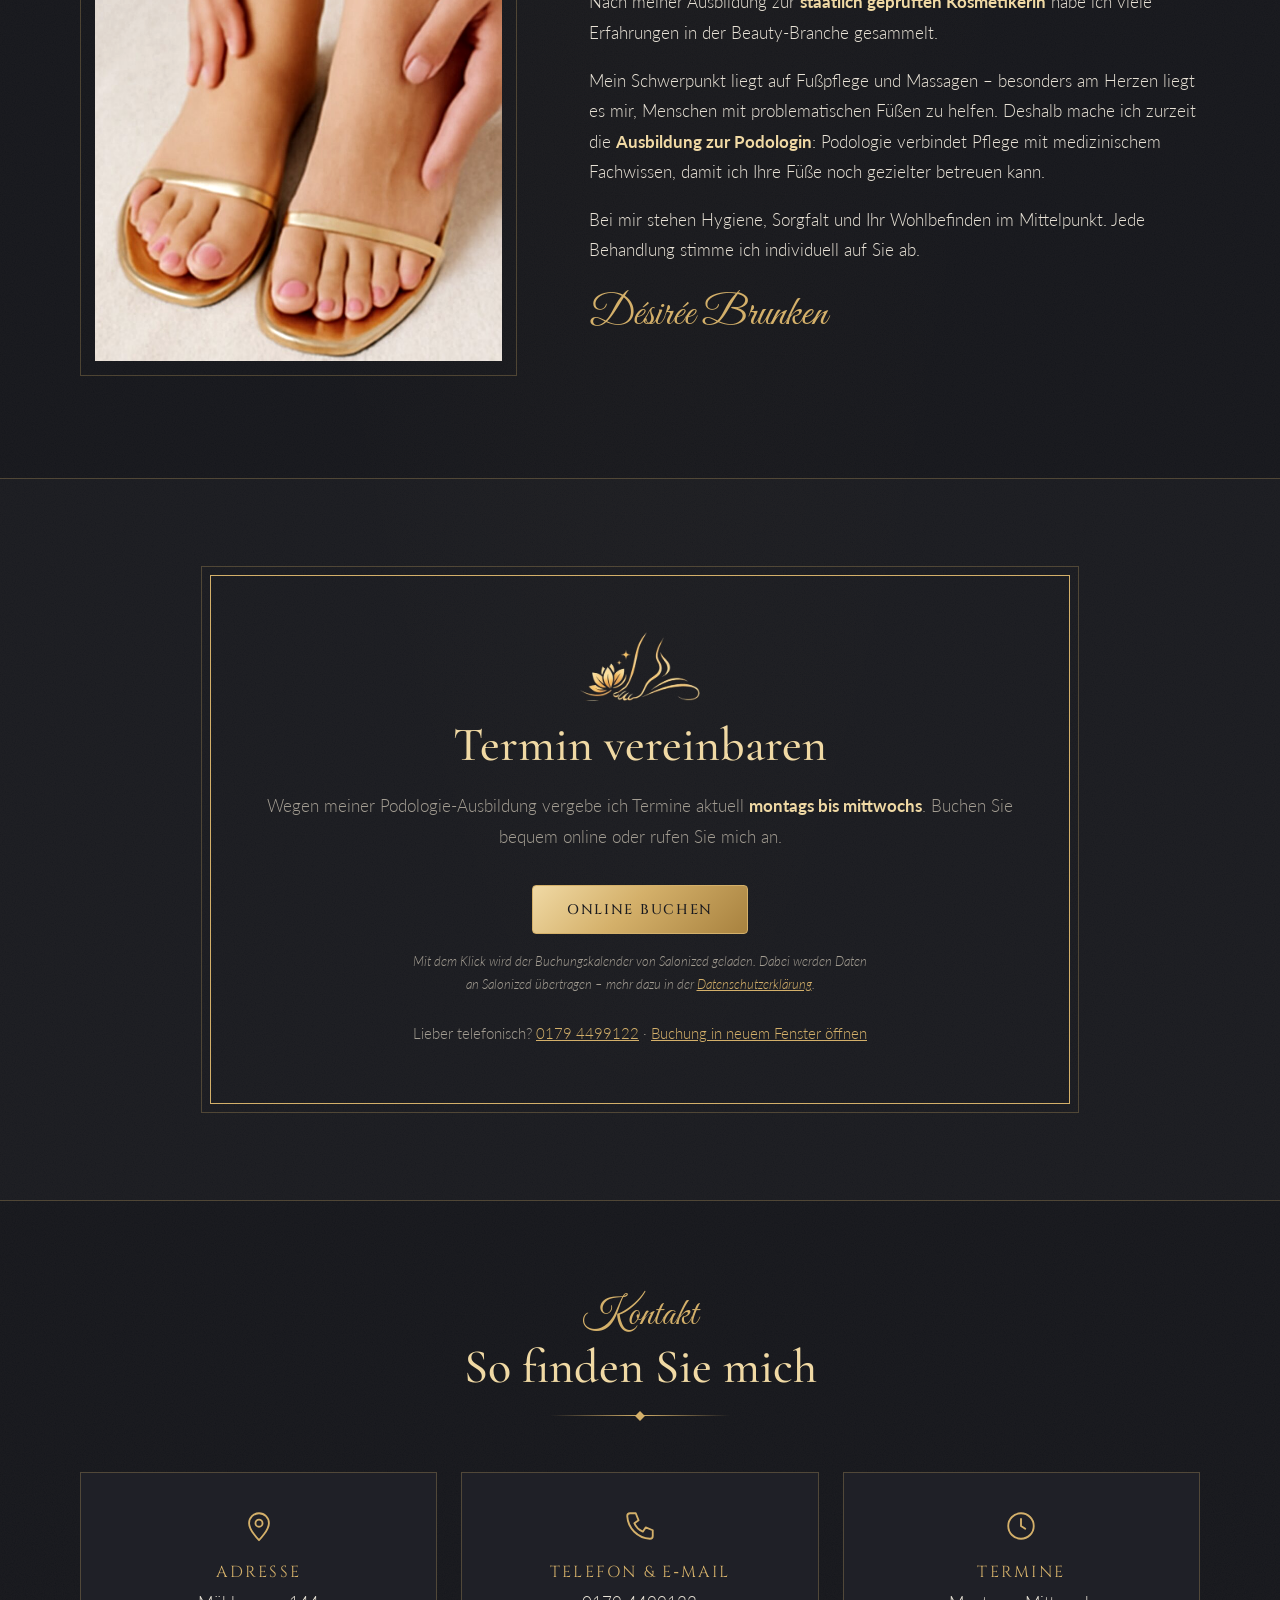
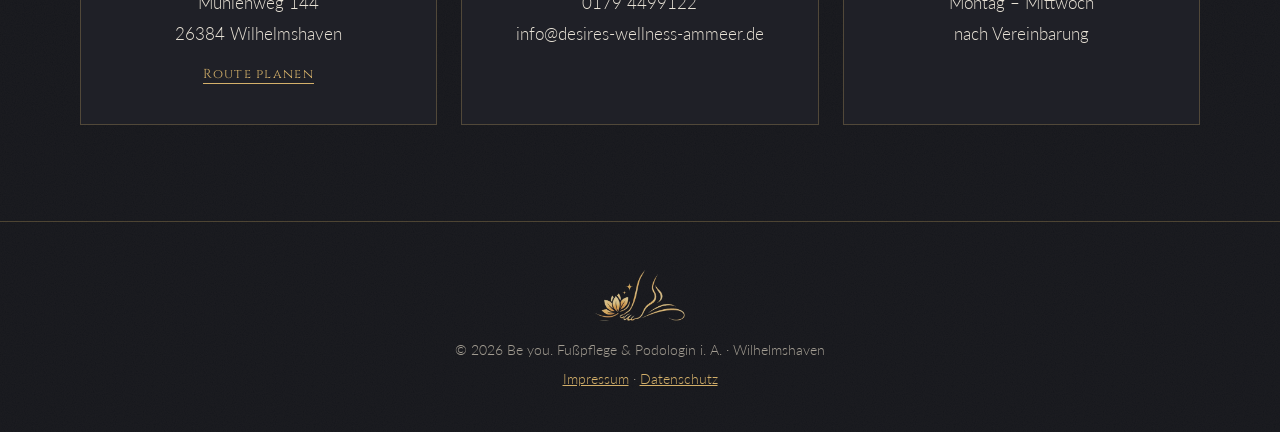
==== commit 5a07ea71: "Festnetznummer entfernt Co-Authored-By: Claude Opus 5.5 <noreply@anthropic.com> Claude-Session: http" ====
--- a/index.html
+++ b/index.html
@@ -274,7 +274,6 @@
             <h3>Telefon &amp; E‑Mail</h3>
             <p>
               <a href="tel:+491794499122">0179 4499122</a><br />
-              <a href="tel:+494421774140">04421 774140</a><br />
               <a href="mailto:info@desires-wellness-ammeer.de">info@desires-wellness-ammeer.de</a>
             </p>
           </div>
--- a/style.css
+++ b/style.css
@@ -321,6 +321,7 @@
 .price-grid {
   display: grid;
   grid-template-columns: repeat(2, 1fr);
+  align-items: start;
   gap: 28px;
 }
 
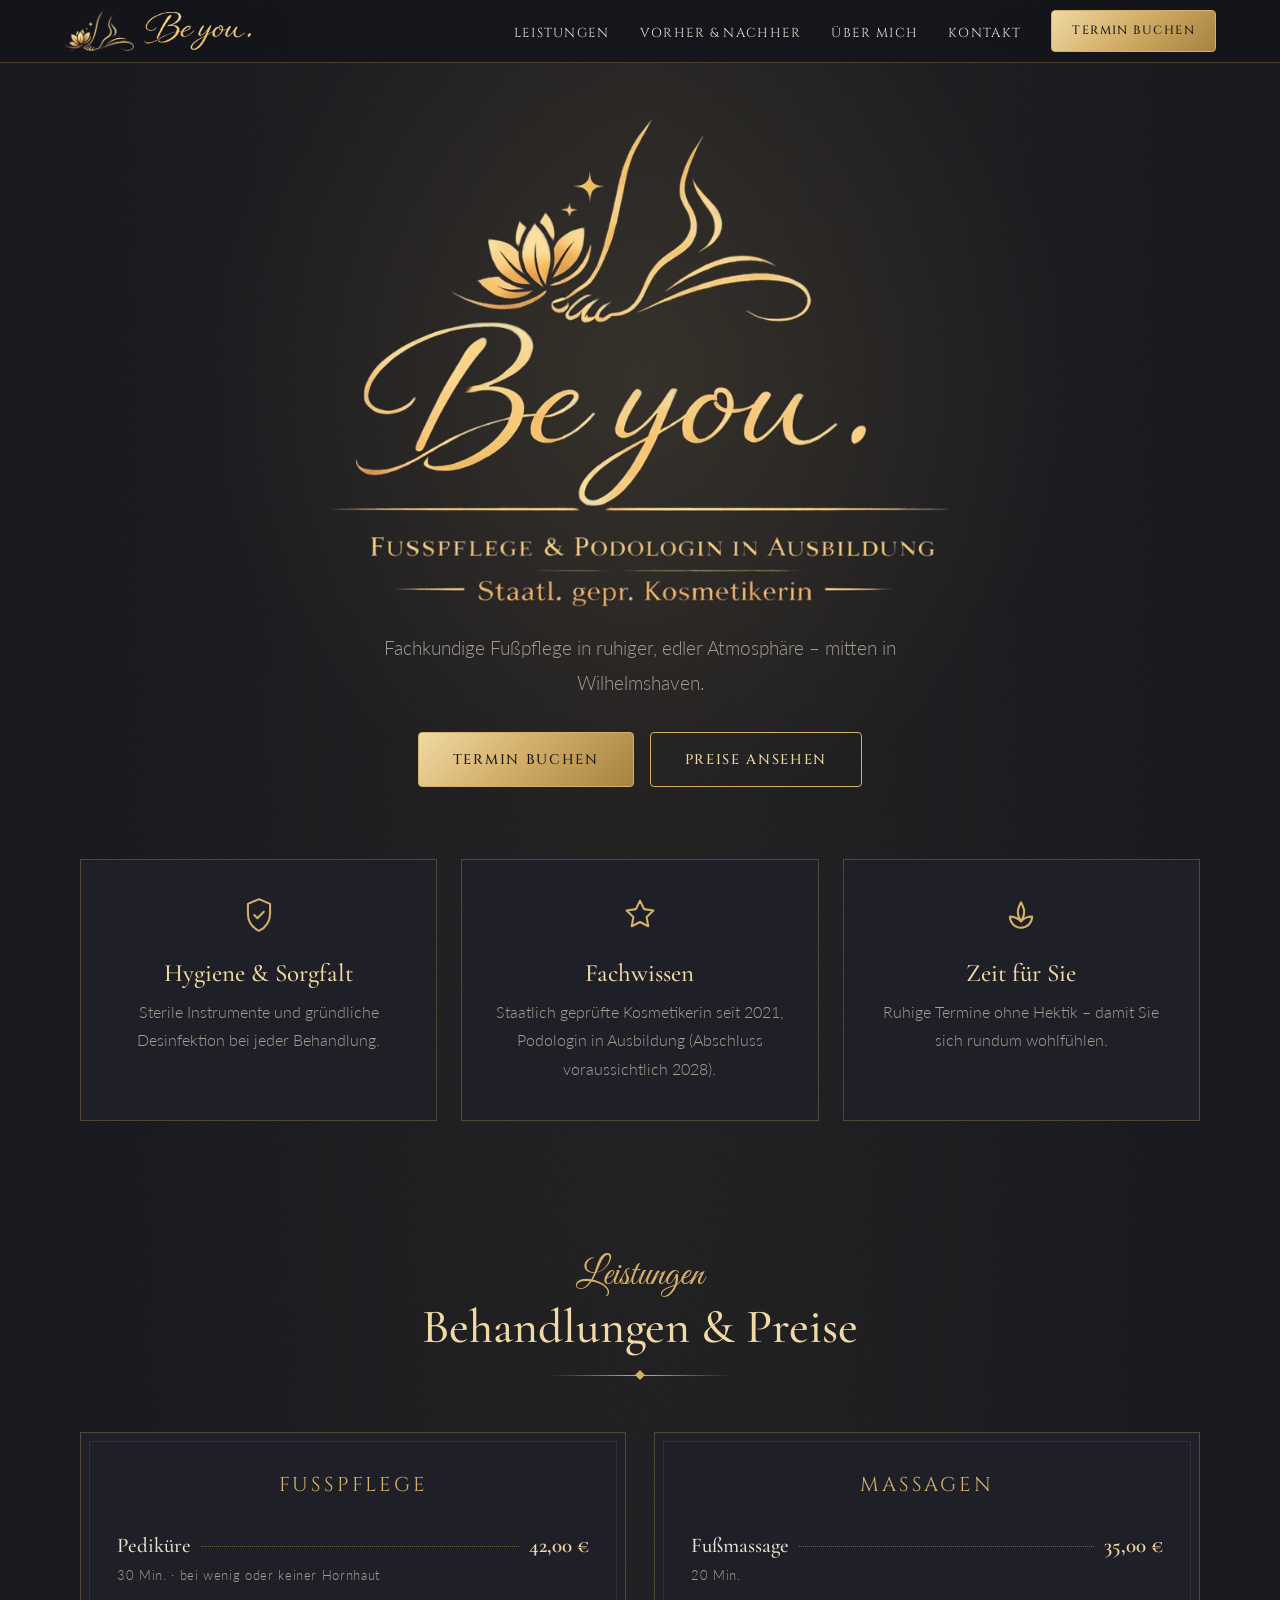
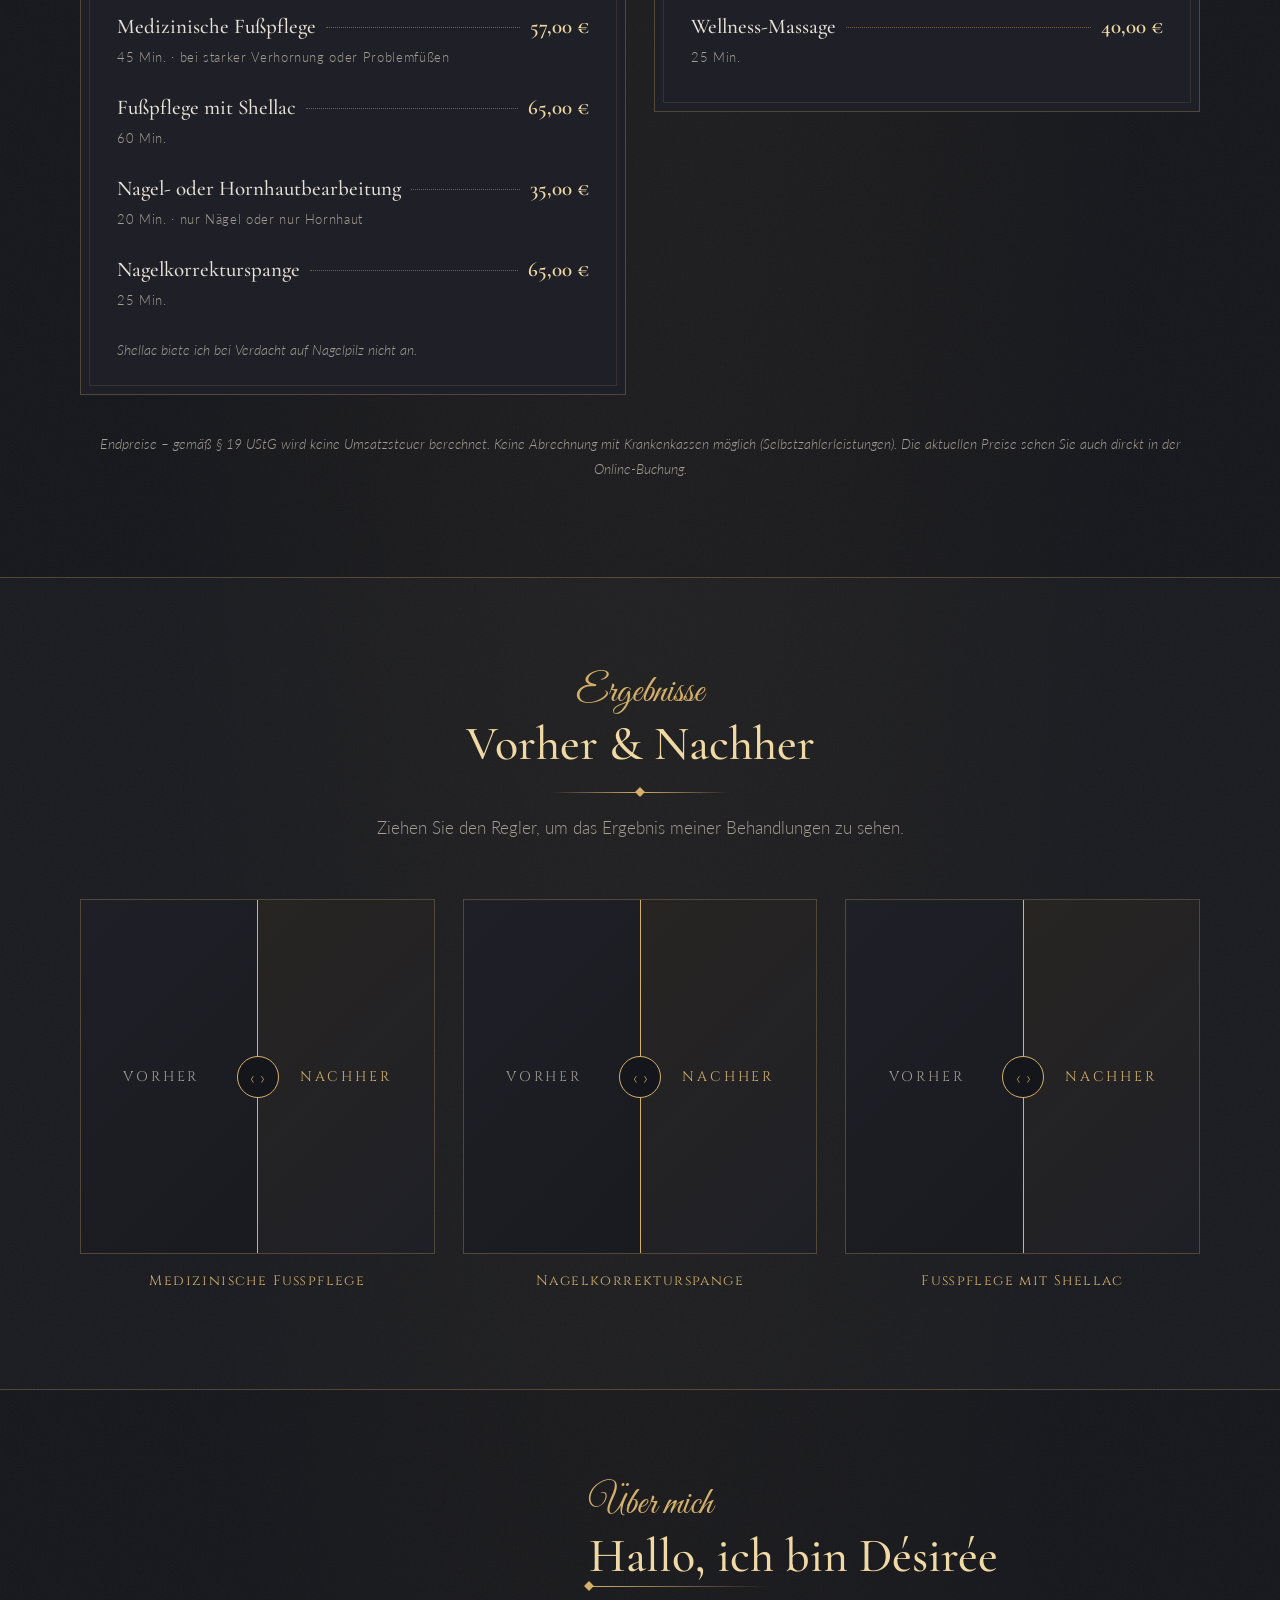
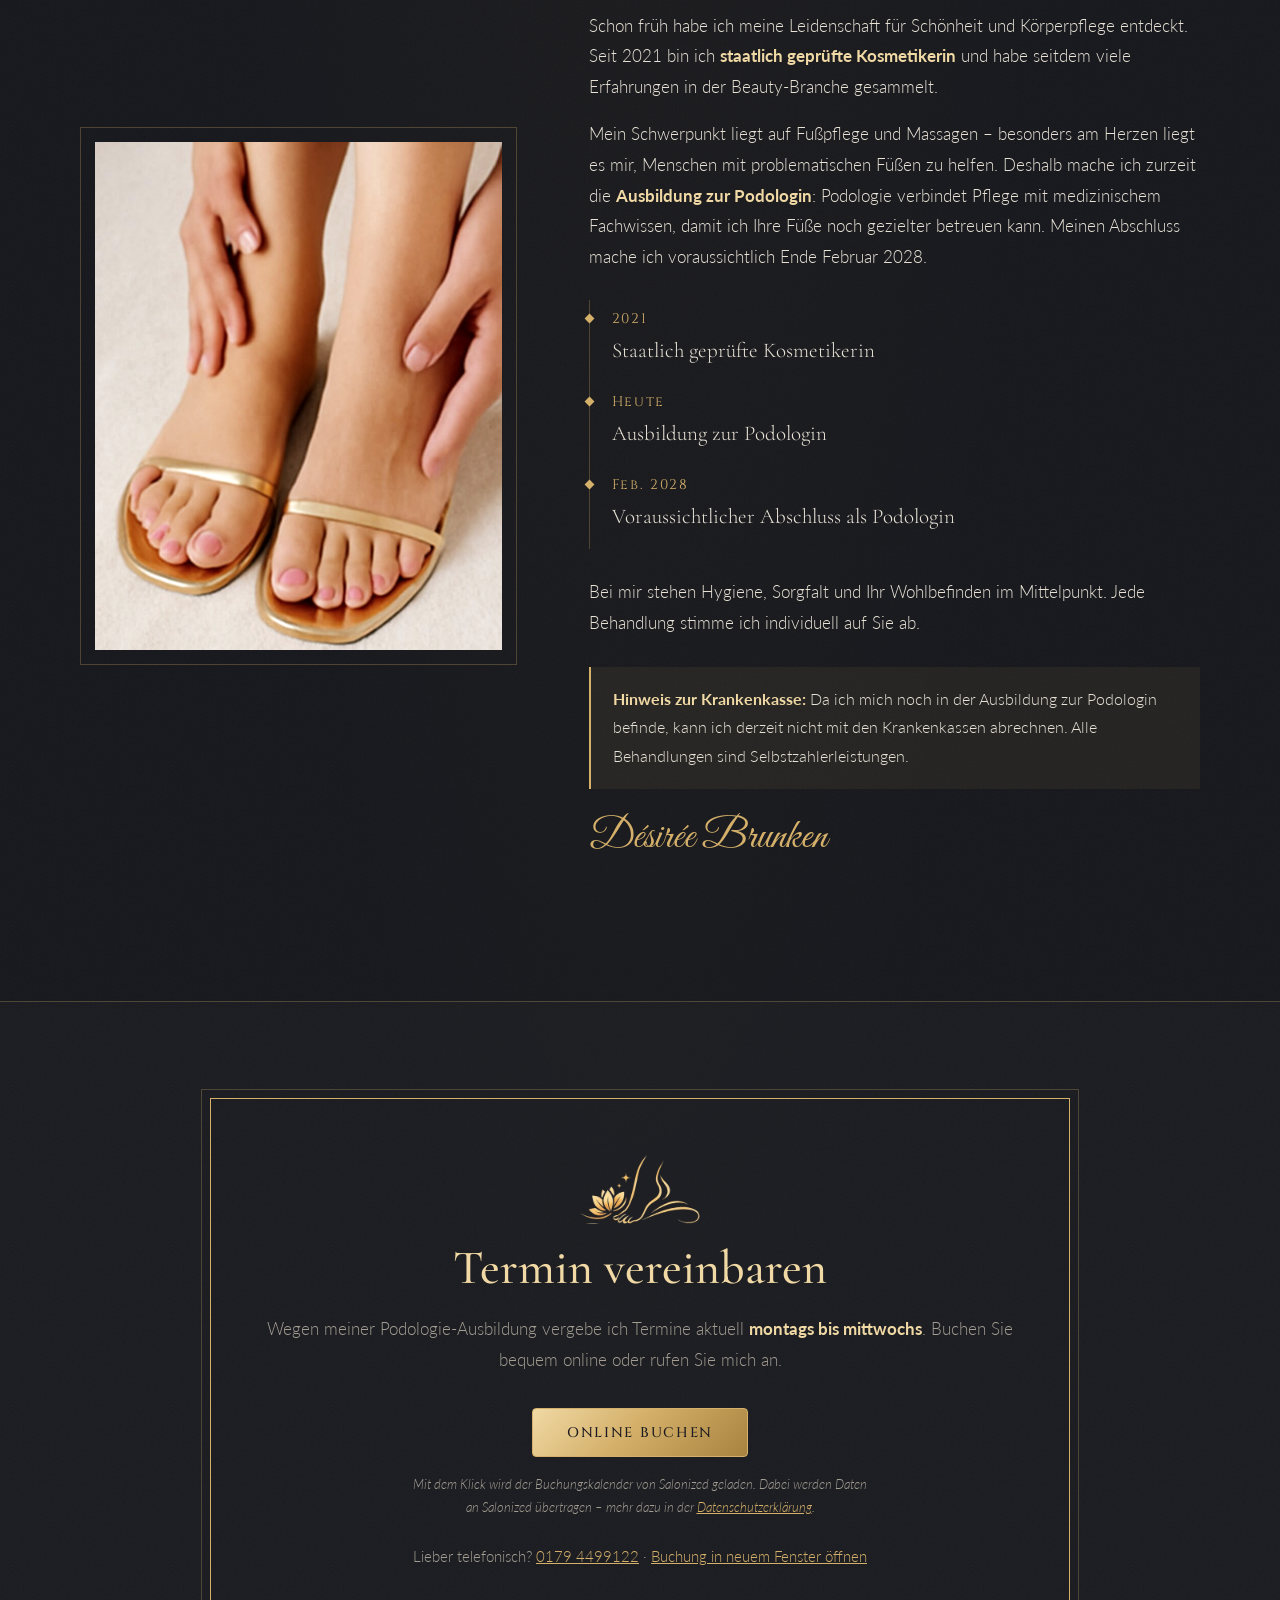
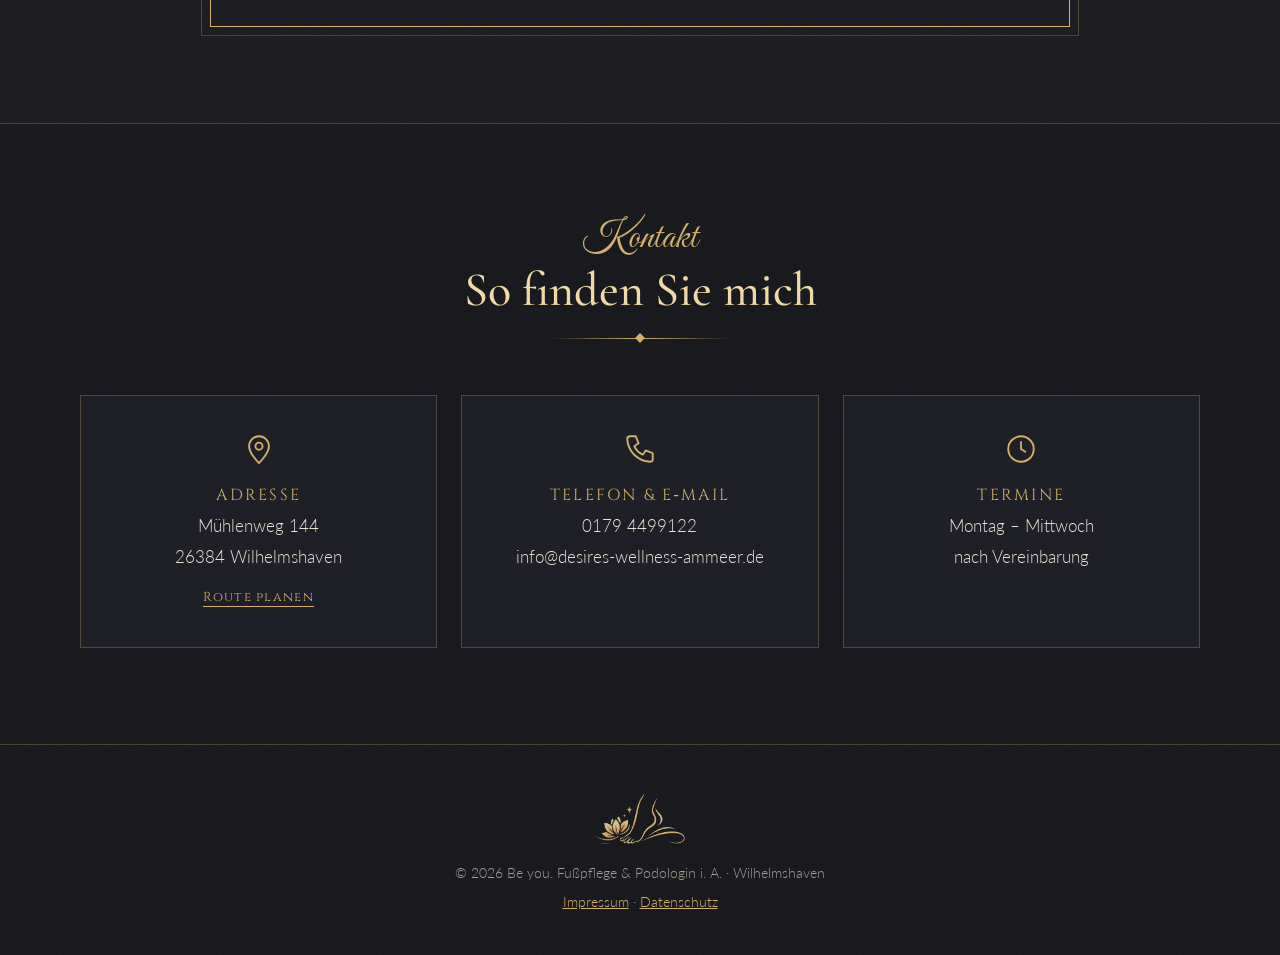
==== commit ebcc39d5: "Werdegang und Hinweis zur Krankenkasse ergänzt - Staatlich geprüfte Kosmetikerin seit 2021, Podologi" ====
--- a/index.html
+++ b/index.html
@@ -75,7 +75,7 @@
         <div class="feature">
           <svg viewBox="0 0 24 24" aria-hidden="true"><path d="M12 3l2.6 5.3 5.9.9-4.3 4.1 1 5.8L12 16.4l-5.2 2.7 1-5.8L3.5 9.2l5.9-.9z"/></svg>
           <h3>Fachwissen</h3>
-          <p>Staatlich geprüfte Kosmetikerin, aktuell in der Ausbildung zur Podologin.</p>
+          <p>Staatlich geprüfte Kosmetikerin seit 2021, Podologin in Ausbildung (Abschluss voraussichtlich 2028).</p>
         </div>
         <div class="feature">
           <svg viewBox="0 0 24 24" aria-hidden="true"><path d="M12 20c-4 0-7-3-7-7 3 0 5 1 7 3 2-2 4-3 7-3 0 4-3 7-7 7z"/><path d="M12 16c-1.5-2-2-4-2-6 0-2 1-4 2-6 1 2 2 4 2 6 0 2-.5 4-2 6z"/></svg>
@@ -117,6 +117,7 @@
         </div>
         <p class="note center">
           Endpreise – gemäß § 19 UStG wird keine Umsatzsteuer berechnet.
+          Keine Abrechnung mit Krankenkassen möglich (Selbstzahlerleistungen).
           Die aktuellen Preise sehen Sie auch direkt in der Online‑Buchung.
         </p>
       </div>
@@ -191,9 +192,9 @@
           <span class="divider left" aria-hidden="true"></span>
           <p>
             Schon früh habe ich meine Leidenschaft für Schönheit und
-            Körperpflege entdeckt. Nach meiner Ausbildung zur
-            <strong>staatlich geprüften Kosmetikerin</strong> habe ich viele
-            Erfahrungen in der Beauty‑Branche gesammelt.
+            Körperpflege entdeckt. Seit 2021 bin ich
+            <strong>staatlich geprüfte Kosmetikerin</strong> und habe seitdem
+            viele Erfahrungen in der Beauty‑Branche gesammelt.
           </p>
           <p>
             Mein Schwerpunkt liegt auf Fußpflege und Massagen – besonders am
@@ -201,10 +202,21 @@
             Deshalb mache ich zurzeit die <strong>Ausbildung zur
             Podologin</strong>: Podologie verbindet Pflege mit medizinischem
             Fachwissen, damit ich Ihre Füße noch gezielter betreuen kann.
-          </p>
+            Meinen Abschluss mache ich voraussichtlich Ende Februar 2028.
+          </p>
+          <ul class="timeline">
+            <li><b>2021</b><span>Staatlich geprüfte Kosmetikerin</span></li>
+            <li><b>Heute</b><span>Ausbildung zur Podologin</span></li>
+            <li><b>Feb. 2028</b><span>Voraussichtlicher Abschluss als Podologin</span></li>
+          </ul>
           <p>
             Bei mir stehen Hygiene, Sorgfalt und Ihr Wohlbefinden im
             Mittelpunkt. Jede Behandlung stimme ich individuell auf Sie ab.
+          </p>
+          <p class="info-box">
+            <strong>Hinweis zur Krankenkasse:</strong> Da ich mich noch in der
+            Ausbildung zur Podologin befinde, kann ich derzeit nicht mit den
+            Krankenkassen abrechnen. Alle Behandlungen sind Selbstzahlerleistungen.
           </p>
           <p class="signature">Désirée Brunken</p>
         </div>
--- a/style.css
+++ b/style.css
@@ -535,6 +535,53 @@
   filter: saturate(0.85) contrast(1.05);
 }
 
+/* Werdegang */
+.timeline {
+  list-style: none;
+  margin: 28px 0;
+  padding: 0 0 0 22px;
+  border-left: 1px solid var(--line);
+}
+
+.timeline li {
+  position: relative;
+  padding: 6px 0 14px;
+}
+
+.timeline li::before {
+  content: '';
+  position: absolute;
+  left: -26px;
+  top: 15px;
+  width: 7px;
+  height: 7px;
+  background: var(--gold);
+  transform: rotate(45deg);
+}
+
+.timeline b {
+  display: block;
+  font-family: 'Cinzel', serif;
+  font-weight: 400;
+  font-size: 14px;
+  letter-spacing: 0.12em;
+  color: var(--gold);
+}
+
+.timeline span {
+  font-family: 'Cormorant Garamond', Georgia, serif;
+  font-size: 21px;
+  color: var(--text);
+}
+
+.info-box {
+  margin: 28px 0 0;
+  padding: 18px 22px;
+  border-left: 2px solid var(--gold);
+  background: rgba(212, 176, 106, 0.07);
+  font-size: 16px;
+}
+
 .signature {
   font-family: 'Great Vibes', cursive;
   font-size: 42px;
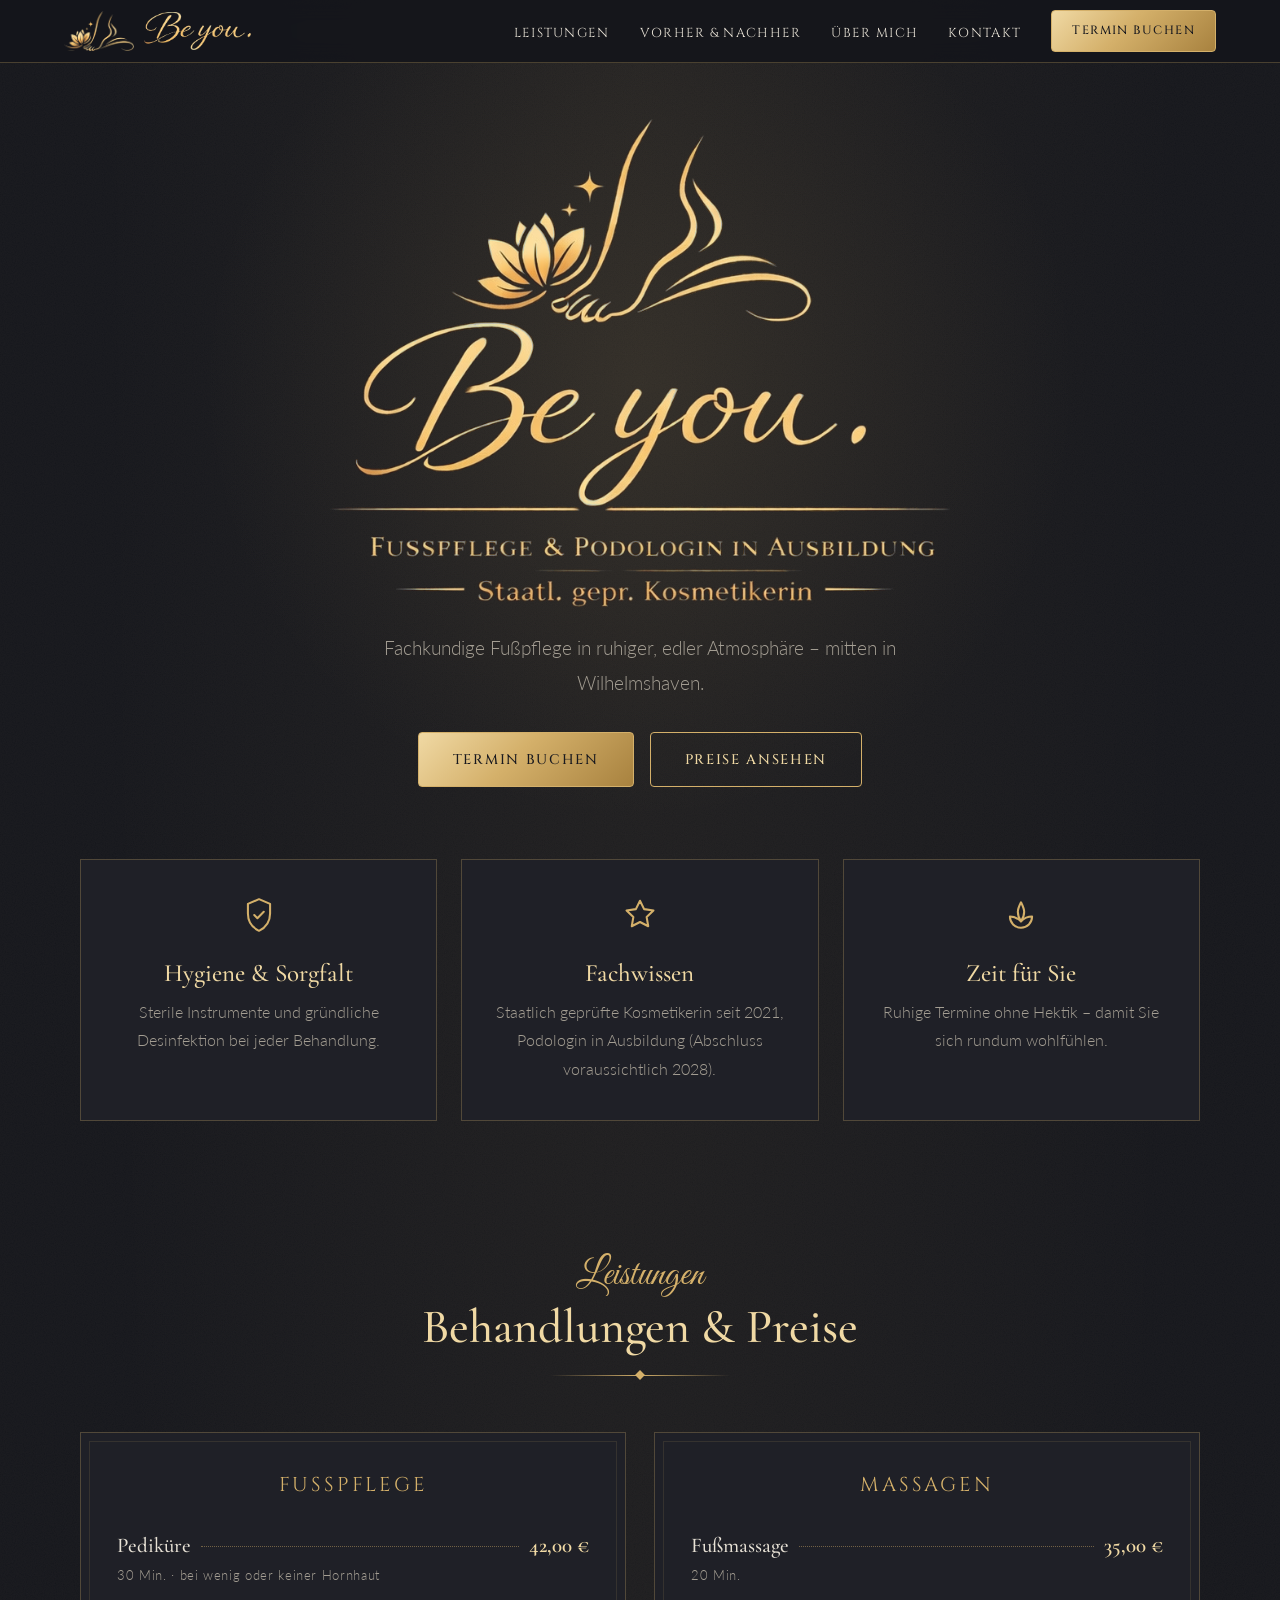
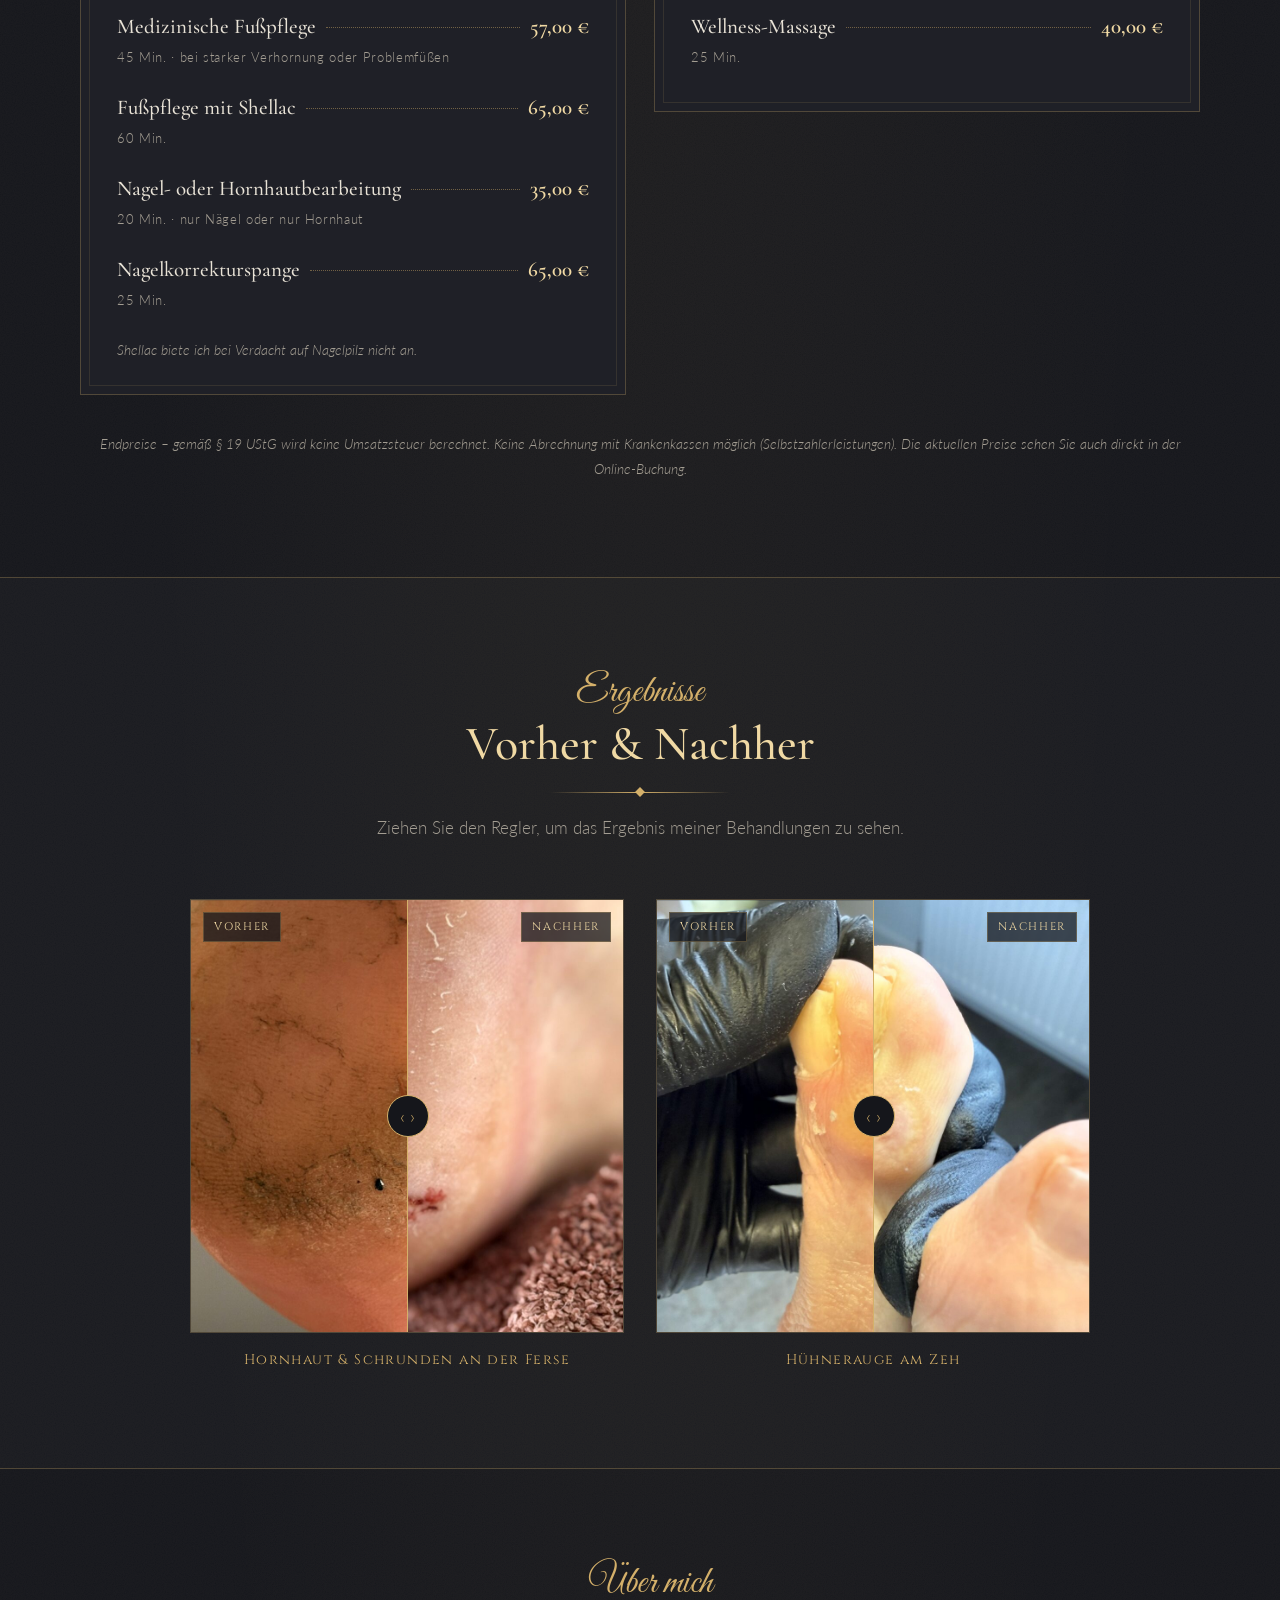
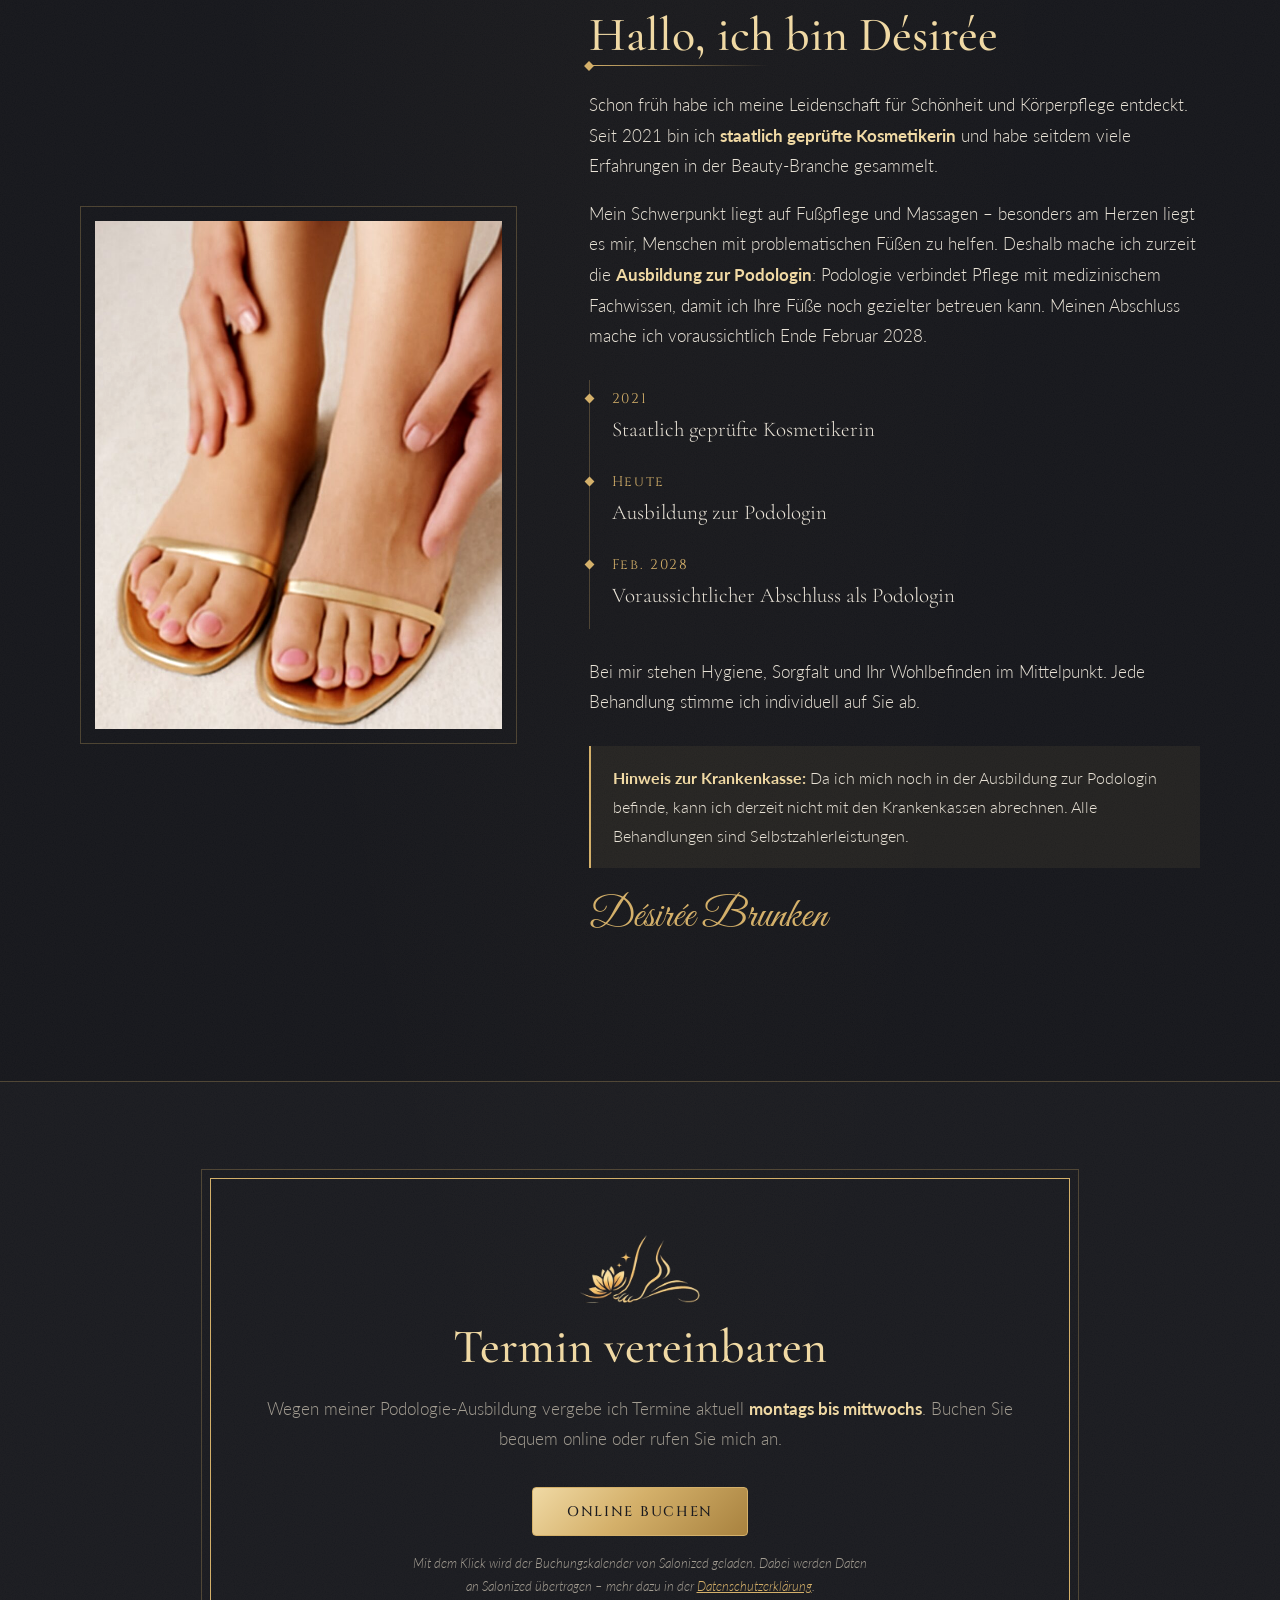
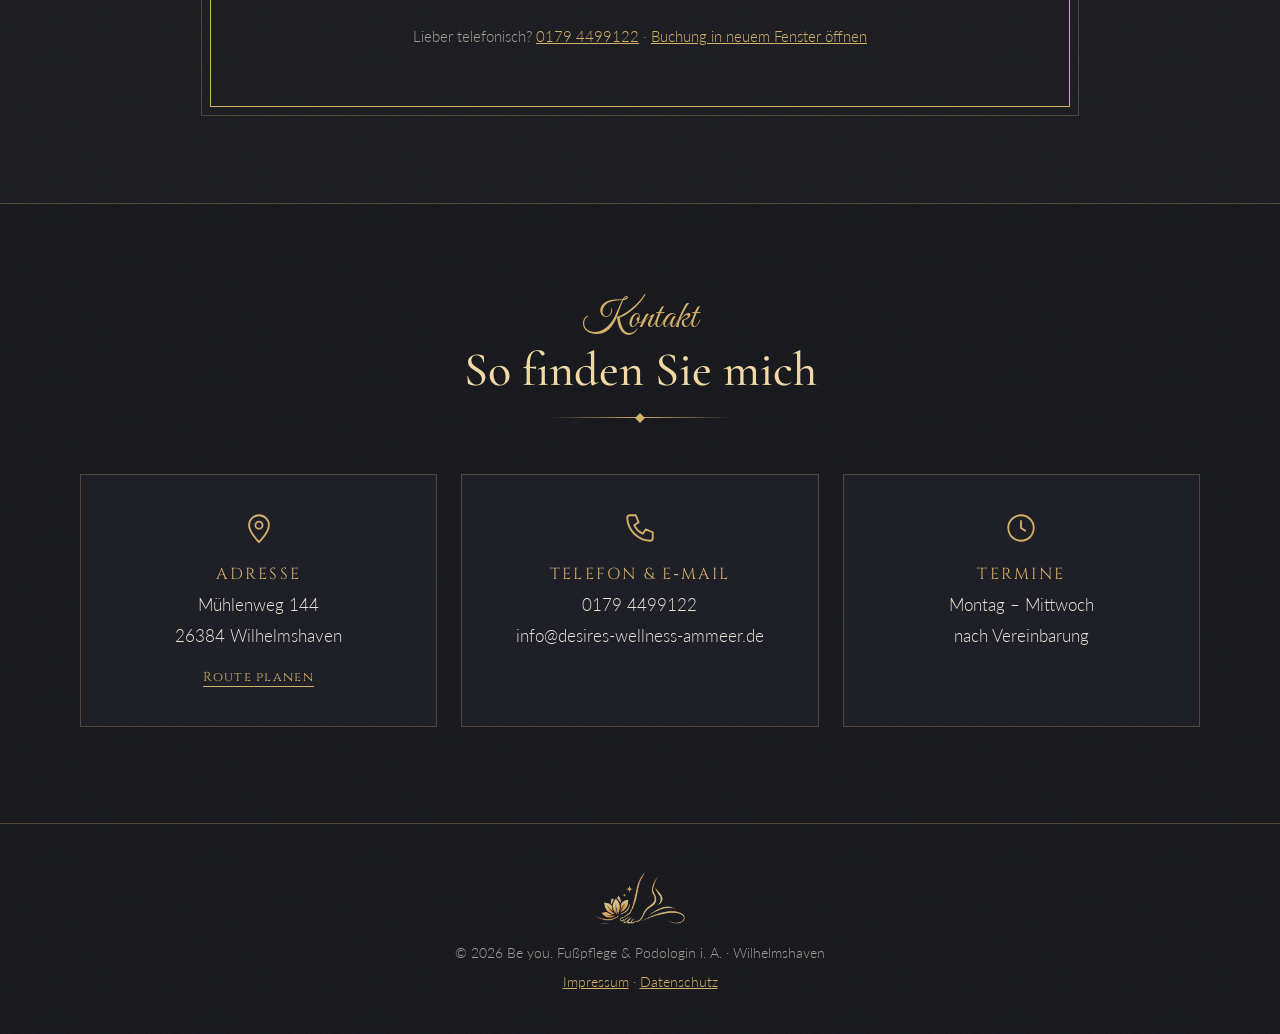
==== commit 9125d85b: "Echte Vorher/Nachher-Fotos eingebaut - Ferse (Hornhaut & Schrunden) und Hühnerauge am Zeh, quadratis" ====
--- a/index.html
+++ b/index.html
@@ -136,39 +136,32 @@
         </div>
 
         <!--
-          Vorher/Nachher-Bilder: Für jedes Paar ein <figure class="ba"> mit
-          zwei Bildern (gleiches Format, z. B. 800×800) anlegen:
-            <div class="ba-pane ba-after"><img src="assets/img/nachher-1.jpg" alt="…"></div>
-            <div class="ba-pane ba-before"><img src="assets/img/vorher-1.jpg" alt="…"></div>
-          Die Platzhalter unten werden dann ersetzt.
+          Vorher/Nachher-Bilder: einfach als JPG in den Ordner assets/img legen:
+            vorher-1.jpg / nachher-1.jpg  →  Hornhaut & Schrunden an der Ferse
+            vorher-2.jpg / nachher-2.jpg  →  Hühnerauge am Zeh
+          Für ein weiteres Paar einen <figure class="ba">-Block kopieren und
+          die Nummer anpassen.
+          Fehlt ein Bild, wird automatisch der Platzhalter angezeigt.
+          Am besten quadratisch, ca. 1000×1000 Pixel.
         -->
         <div class="ba-grid">
           <figure class="ba">
             <div class="ba-stage">
-              <div class="ba-pane ba-after"><div class="ba-placeholder">Nachher</div></div>
-              <div class="ba-pane ba-before"><div class="ba-placeholder">Vorher</div></div>
+              <div class="ba-pane ba-after"><div class="ba-placeholder">Nachher</div><img src="assets/img/nachher-1.jpg" alt="Ferse nach der Behandlung" loading="lazy" onerror="this.remove()" /></div>
+              <div class="ba-pane ba-before"><div class="ba-placeholder">Vorher</div><img src="assets/img/vorher-1.jpg" alt="Ferse mit Hornhaut und Schrunde vor der Behandlung" loading="lazy" onerror="this.remove()" /></div>
               <span class="ba-handle" aria-hidden="true"></span>
               <input type="range" min="0" max="100" value="50" aria-label="Vorher/Nachher vergleichen" />
             </div>
-            <figcaption>Medizinische Fußpflege</figcaption>
+            <figcaption>Hornhaut &amp; Schrunden an der Ferse</figcaption>
           </figure>
           <figure class="ba">
             <div class="ba-stage">
-              <div class="ba-pane ba-after"><div class="ba-placeholder">Nachher</div></div>
-              <div class="ba-pane ba-before"><div class="ba-placeholder">Vorher</div></div>
+              <div class="ba-pane ba-after"><div class="ba-placeholder">Nachher</div><img src="assets/img/nachher-2.jpg" alt="Zeh nach Entfernung des Hühnerauges" loading="lazy" onerror="this.remove()" /></div>
+              <div class="ba-pane ba-before"><div class="ba-placeholder">Vorher</div><img src="assets/img/vorher-2.jpg" alt="Zeh mit Hühnerauge vor der Behandlung" loading="lazy" onerror="this.remove()" /></div>
               <span class="ba-handle" aria-hidden="true"></span>
               <input type="range" min="0" max="100" value="50" aria-label="Vorher/Nachher vergleichen" />
             </div>
-            <figcaption>Nagelkorrekturspange</figcaption>
-          </figure>
-          <figure class="ba">
-            <div class="ba-stage">
-              <div class="ba-pane ba-after"><div class="ba-placeholder">Nachher</div></div>
-              <div class="ba-pane ba-before"><div class="ba-placeholder">Vorher</div></div>
-              <span class="ba-handle" aria-hidden="true"></span>
-              <input type="range" min="0" max="100" value="50" aria-label="Vorher/Nachher vergleichen" />
-            </div>
-            <figcaption>Fußpflege mit Shellac</figcaption>
+            <figcaption>Hühnerauge am Zeh</figcaption>
           </figure>
         </div>
       </div>
--- a/style.css
+++ b/style.css
@@ -408,8 +408,10 @@
 /* Vorher / Nachher */
 .ba-grid {
   display: grid;
-  grid-template-columns: repeat(3, 1fr);
-  gap: 28px;
+  grid-template-columns: repeat(2, 1fr);
+  gap: 32px;
+  max-width: 900px;
+  margin: 0 auto;
 }
 
 .ba {
@@ -431,6 +433,8 @@
 }
 
 .ba-pane img {
+  position: absolute;
+  inset: 0;
   width: 100%;
   height: 100%;
   object-fit: cover;
@@ -438,6 +442,31 @@
 
 .ba-before {
   clip-path: inset(0 calc(100% - var(--pos)) 0 0);
+}
+
+/* kleine Beschriftung in den Ecken */
+.ba-pane::after {
+  position: absolute;
+  top: 12px;
+  padding: 4px 10px;
+  background: rgba(21, 22, 27, 0.75);
+  border: 1px solid var(--line);
+  font-family: 'Cinzel', serif;
+  font-size: 11px;
+  letter-spacing: 0.15em;
+  text-transform: uppercase;
+  color: var(--gold-light);
+  pointer-events: none;
+}
+
+.ba-before::after {
+  content: 'Vorher';
+  left: 12px;
+}
+
+.ba-after::after {
+  content: 'Nachher';
+  right: 12px;
 }
 
 .ba-placeholder {
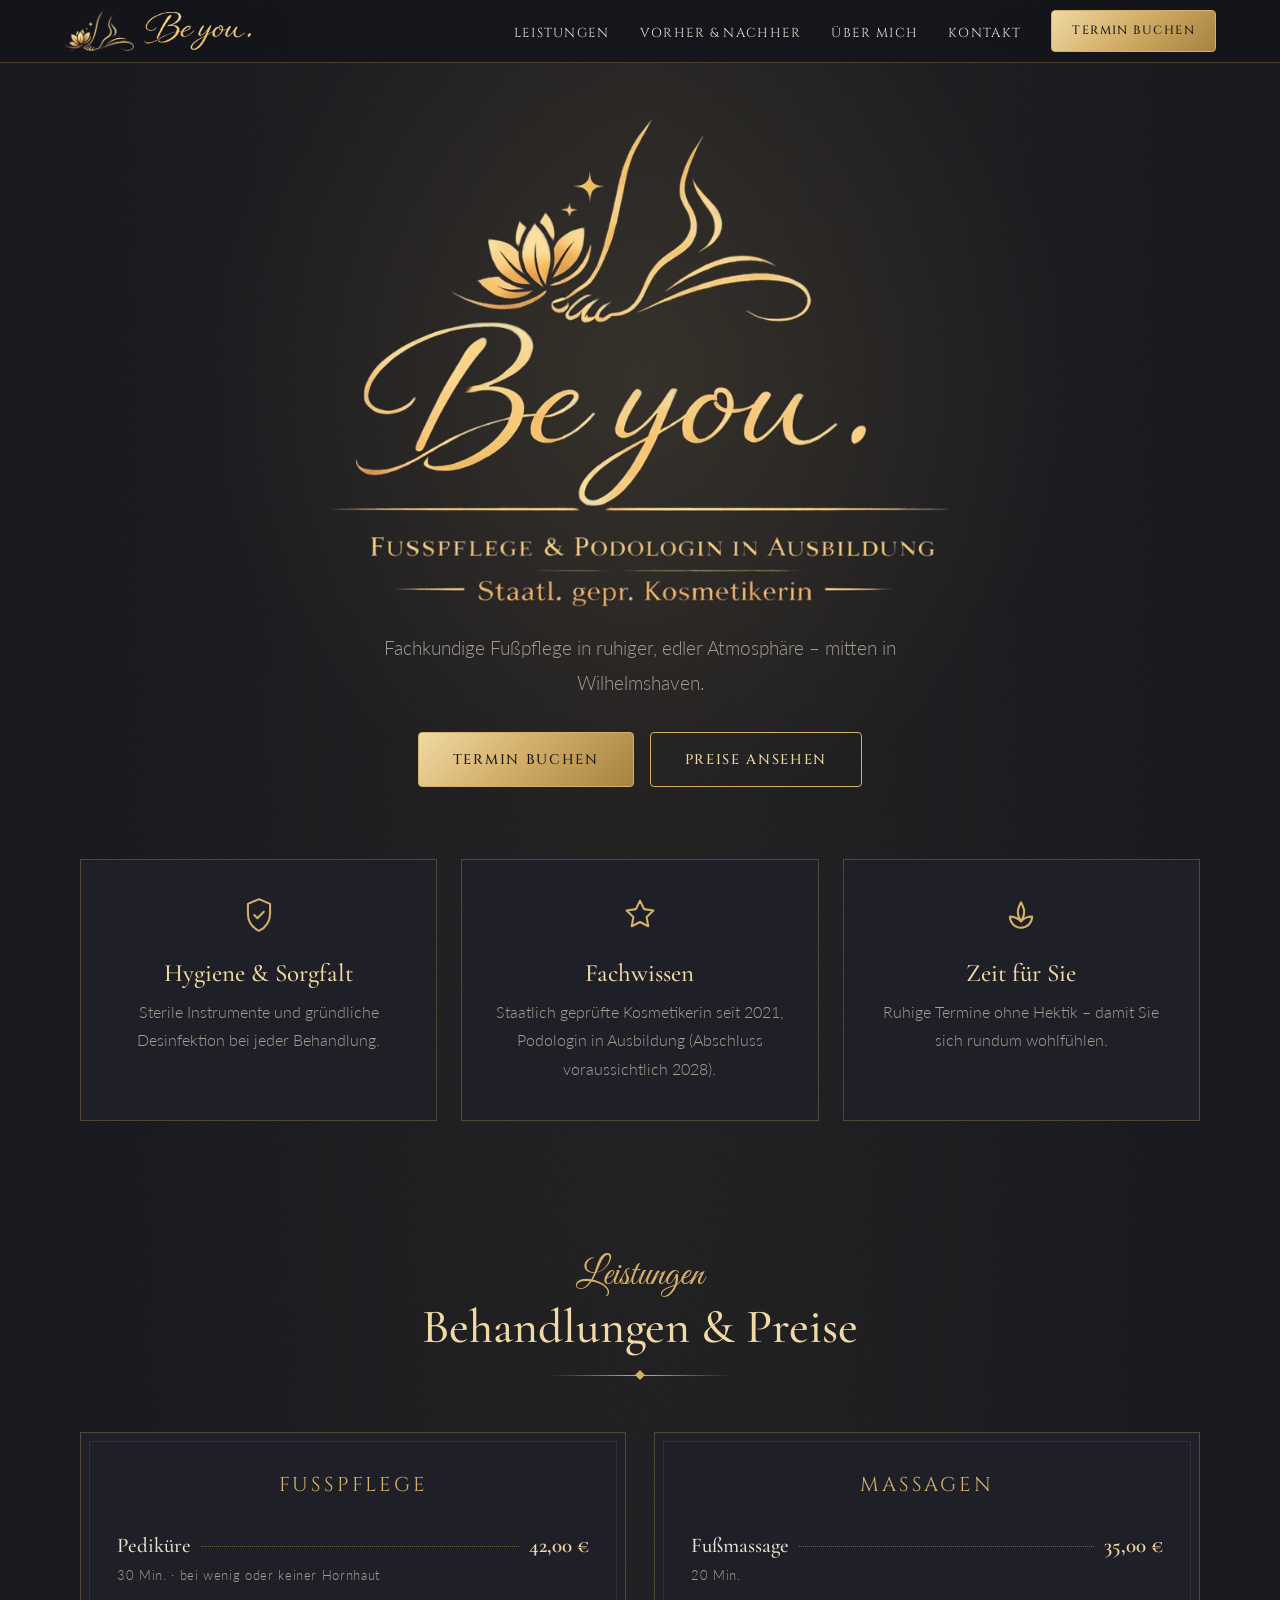
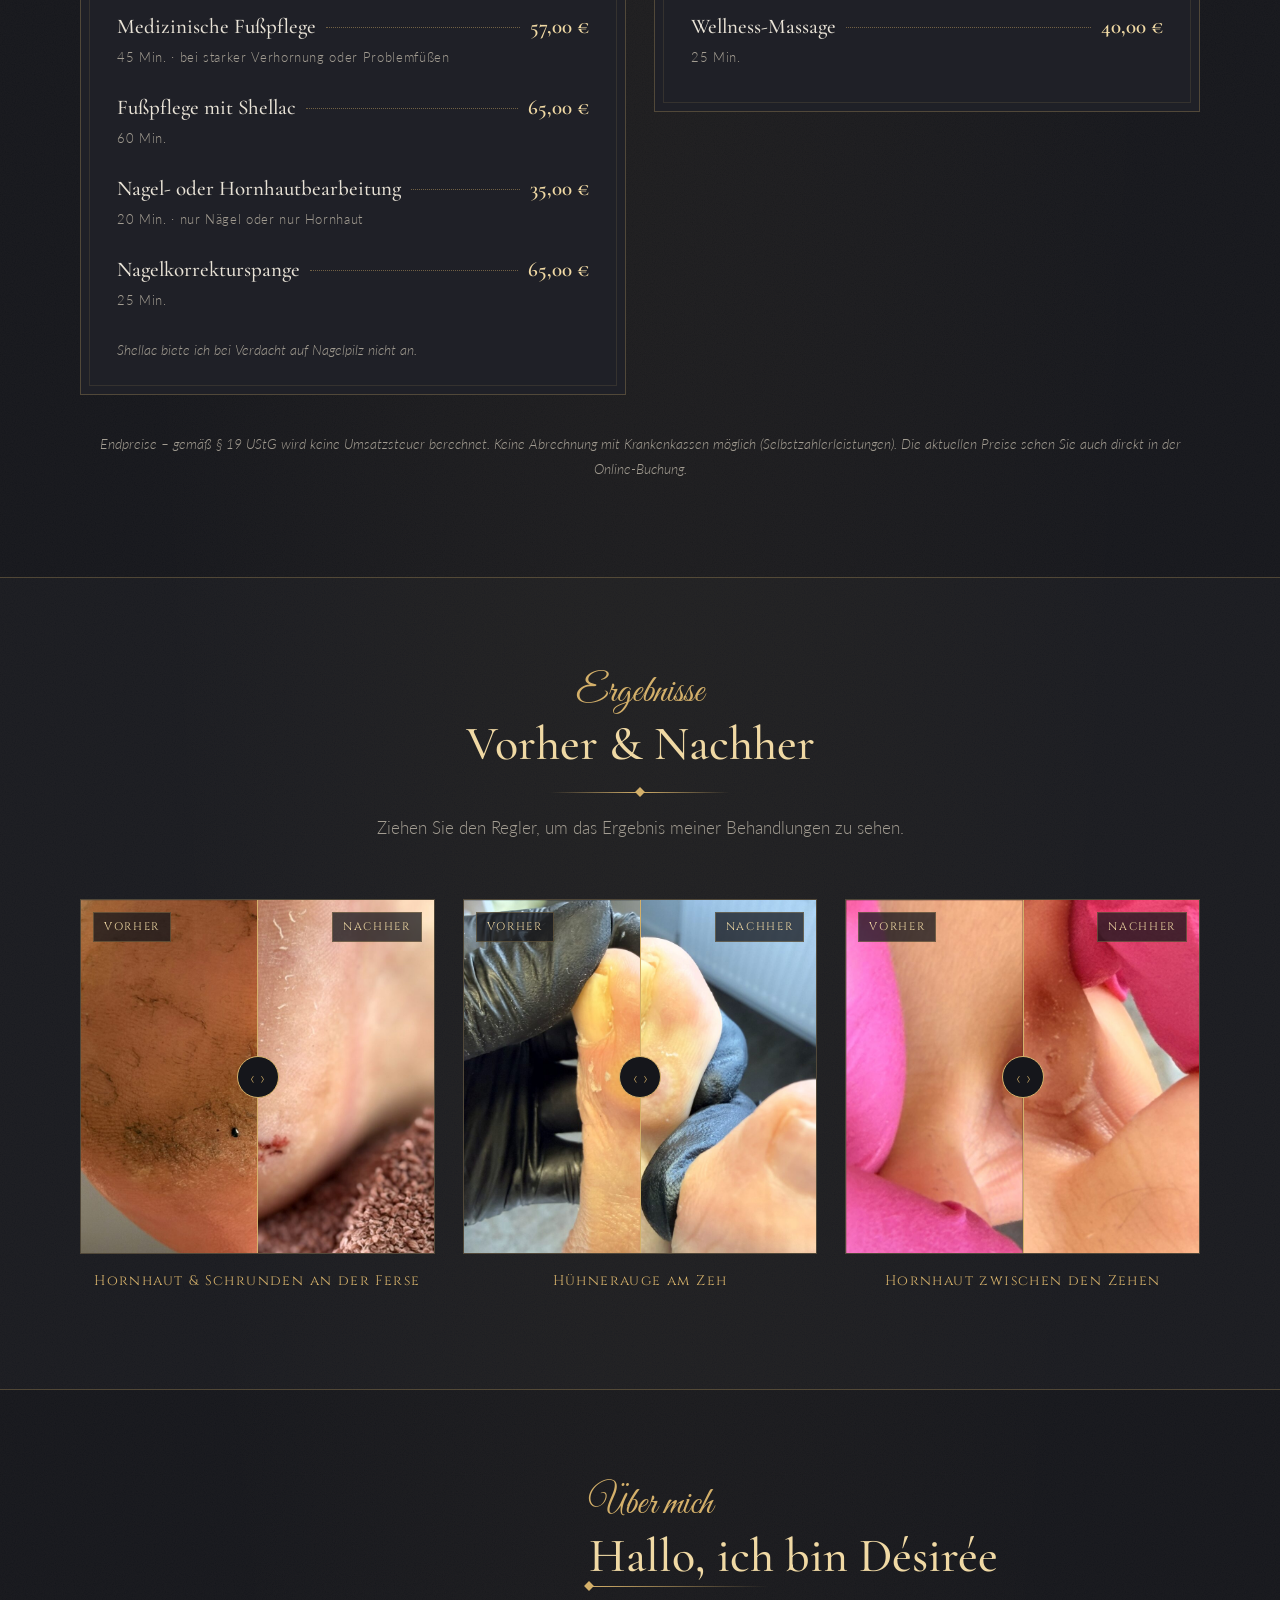
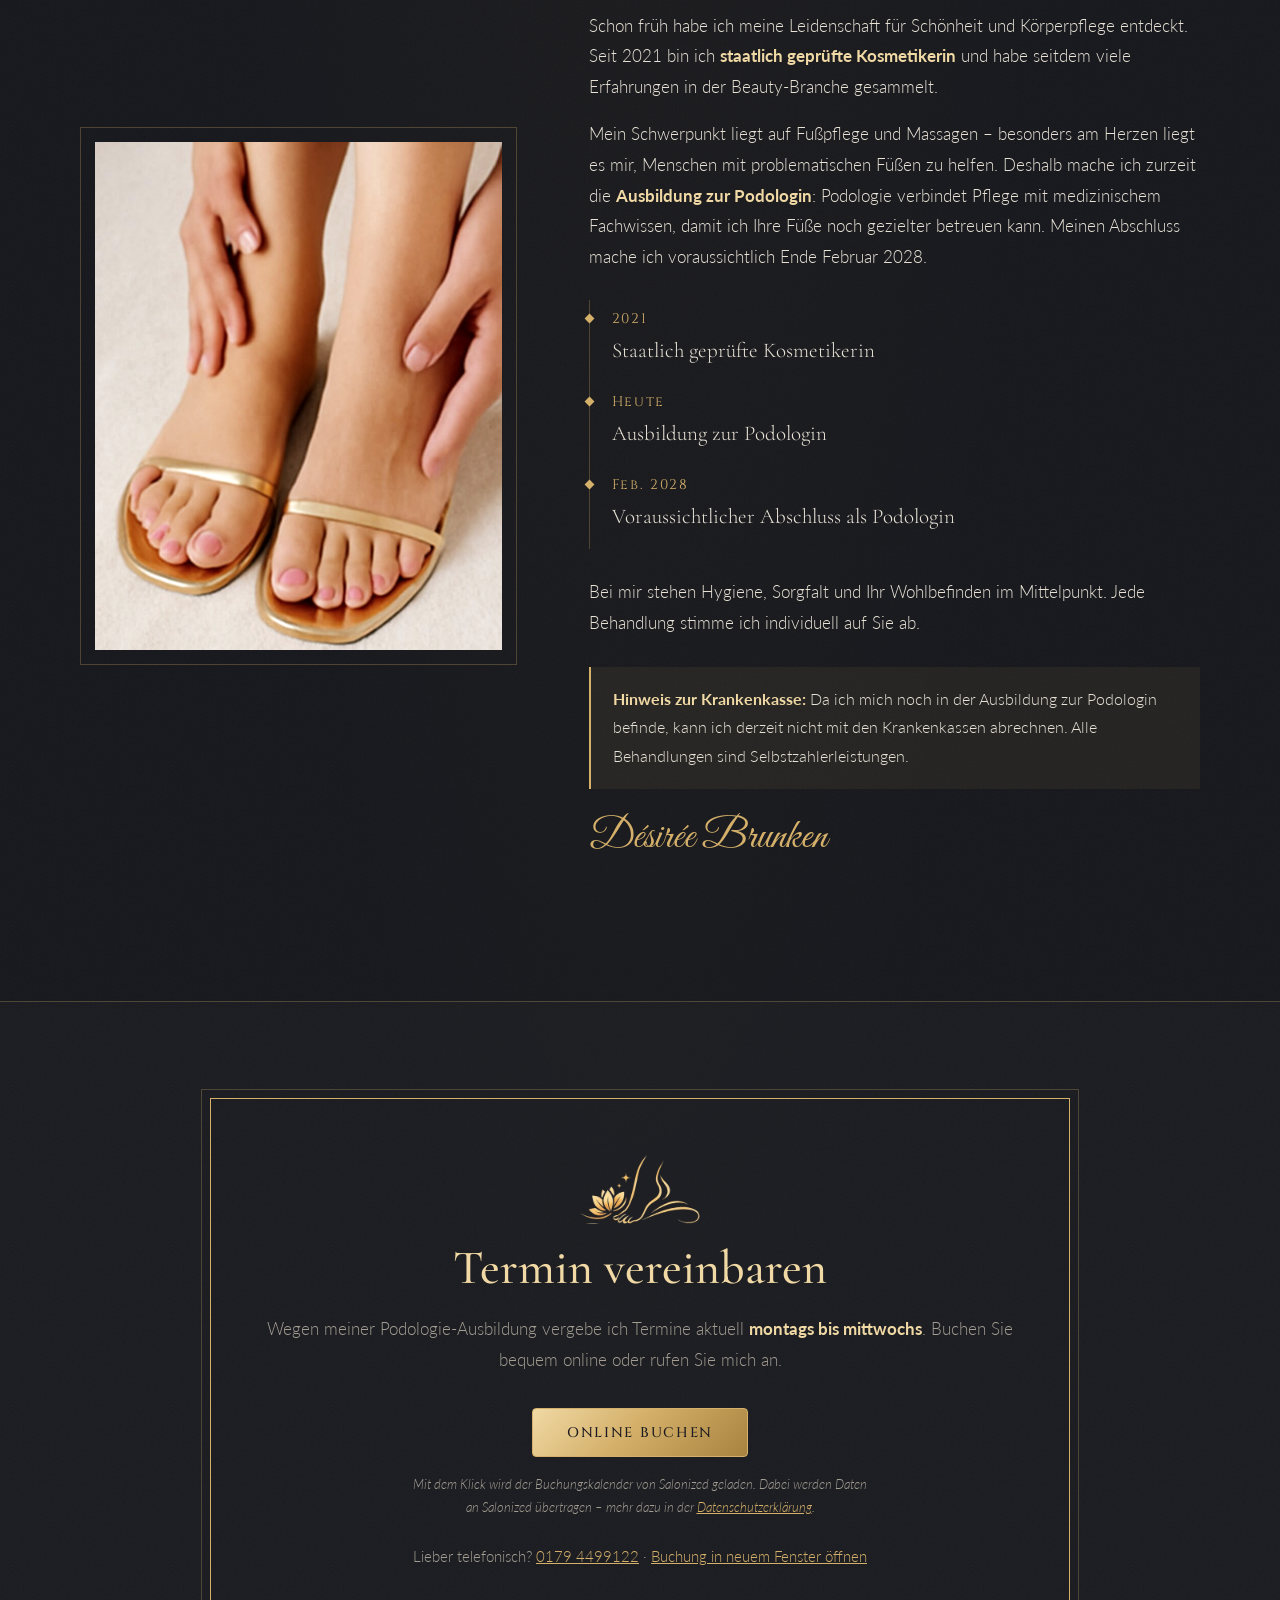
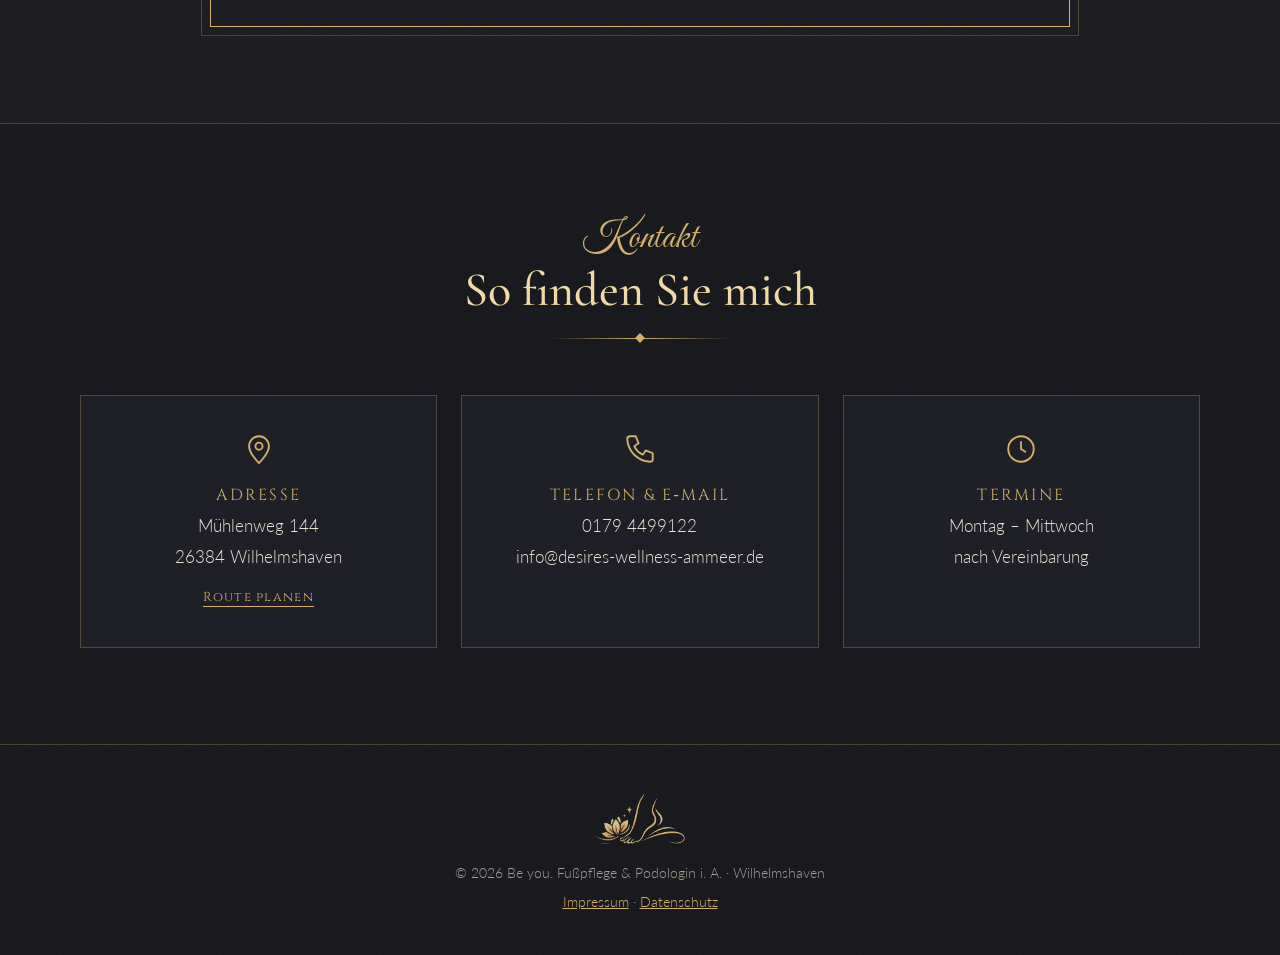
==== commit ec9b22bf: "Drittes Vorher/Nachher-Paar: Hornhaut zwischen den Zehen Co-Authored-By: Claude Opus 5.5 <noreply@an" ====
--- a/index.html
+++ b/index.html
@@ -139,6 +139,7 @@
           Vorher/Nachher-Bilder: einfach als JPG in den Ordner assets/img legen:
             vorher-1.jpg / nachher-1.jpg  →  Hornhaut & Schrunden an der Ferse
             vorher-2.jpg / nachher-2.jpg  →  Hühnerauge am Zeh
+            vorher-3.jpg / nachher-3.jpg  →  Hornhaut zwischen den Zehen
           Für ein weiteres Paar einen <figure class="ba">-Block kopieren und
           die Nummer anpassen.
           Fehlt ein Bild, wird automatisch der Platzhalter angezeigt.
@@ -150,7 +151,7 @@
               <div class="ba-pane ba-after"><div class="ba-placeholder">Nachher</div><img src="assets/img/nachher-1.jpg" alt="Ferse nach der Behandlung" loading="lazy" onerror="this.remove()" /></div>
               <div class="ba-pane ba-before"><div class="ba-placeholder">Vorher</div><img src="assets/img/vorher-1.jpg" alt="Ferse mit Hornhaut und Schrunde vor der Behandlung" loading="lazy" onerror="this.remove()" /></div>
               <span class="ba-handle" aria-hidden="true"></span>
-              <input type="range" min="0" max="100" value="50" aria-label="Vorher/Nachher vergleichen" />
+              <input type="range" min="4" max="96" value="50" aria-label="Vorher/Nachher vergleichen" />
             </div>
             <figcaption>Hornhaut &amp; Schrunden an der Ferse</figcaption>
           </figure>
@@ -159,9 +160,18 @@
               <div class="ba-pane ba-after"><div class="ba-placeholder">Nachher</div><img src="assets/img/nachher-2.jpg" alt="Zeh nach Entfernung des Hühnerauges" loading="lazy" onerror="this.remove()" /></div>
               <div class="ba-pane ba-before"><div class="ba-placeholder">Vorher</div><img src="assets/img/vorher-2.jpg" alt="Zeh mit Hühnerauge vor der Behandlung" loading="lazy" onerror="this.remove()" /></div>
               <span class="ba-handle" aria-hidden="true"></span>
-              <input type="range" min="0" max="100" value="50" aria-label="Vorher/Nachher vergleichen" />
+              <input type="range" min="4" max="96" value="50" aria-label="Vorher/Nachher vergleichen" />
             </div>
             <figcaption>Hühnerauge am Zeh</figcaption>
+          </figure>
+          <figure class="ba">
+            <div class="ba-stage">
+              <div class="ba-pane ba-after"><div class="ba-placeholder">Nachher</div><img src="assets/img/nachher-3.jpg" alt="Zehenzwischenraum nach der Behandlung" loading="lazy" onerror="this.remove()" /></div>
+              <div class="ba-pane ba-before"><div class="ba-placeholder">Vorher</div><img src="assets/img/vorher-3.jpg" alt="Hornhaut zwischen den Zehen vor der Behandlung" loading="lazy" onerror="this.remove()" /></div>
+              <span class="ba-handle" aria-hidden="true"></span>
+              <input type="range" min="4" max="96" value="50" aria-label="Vorher/Nachher vergleichen" />
+            </div>
+            <figcaption>Hornhaut zwischen den Zehen</figcaption>
           </figure>
         </div>
       </div>
--- a/style.css
+++ b/style.css
@@ -408,10 +408,8 @@
 /* Vorher / Nachher */
 .ba-grid {
   display: grid;
-  grid-template-columns: repeat(2, 1fr);
-  gap: 32px;
-  max-width: 900px;
-  margin: 0 auto;
+  grid-template-columns: repeat(3, 1fr);
+  gap: 28px;
 }
 
 .ba {
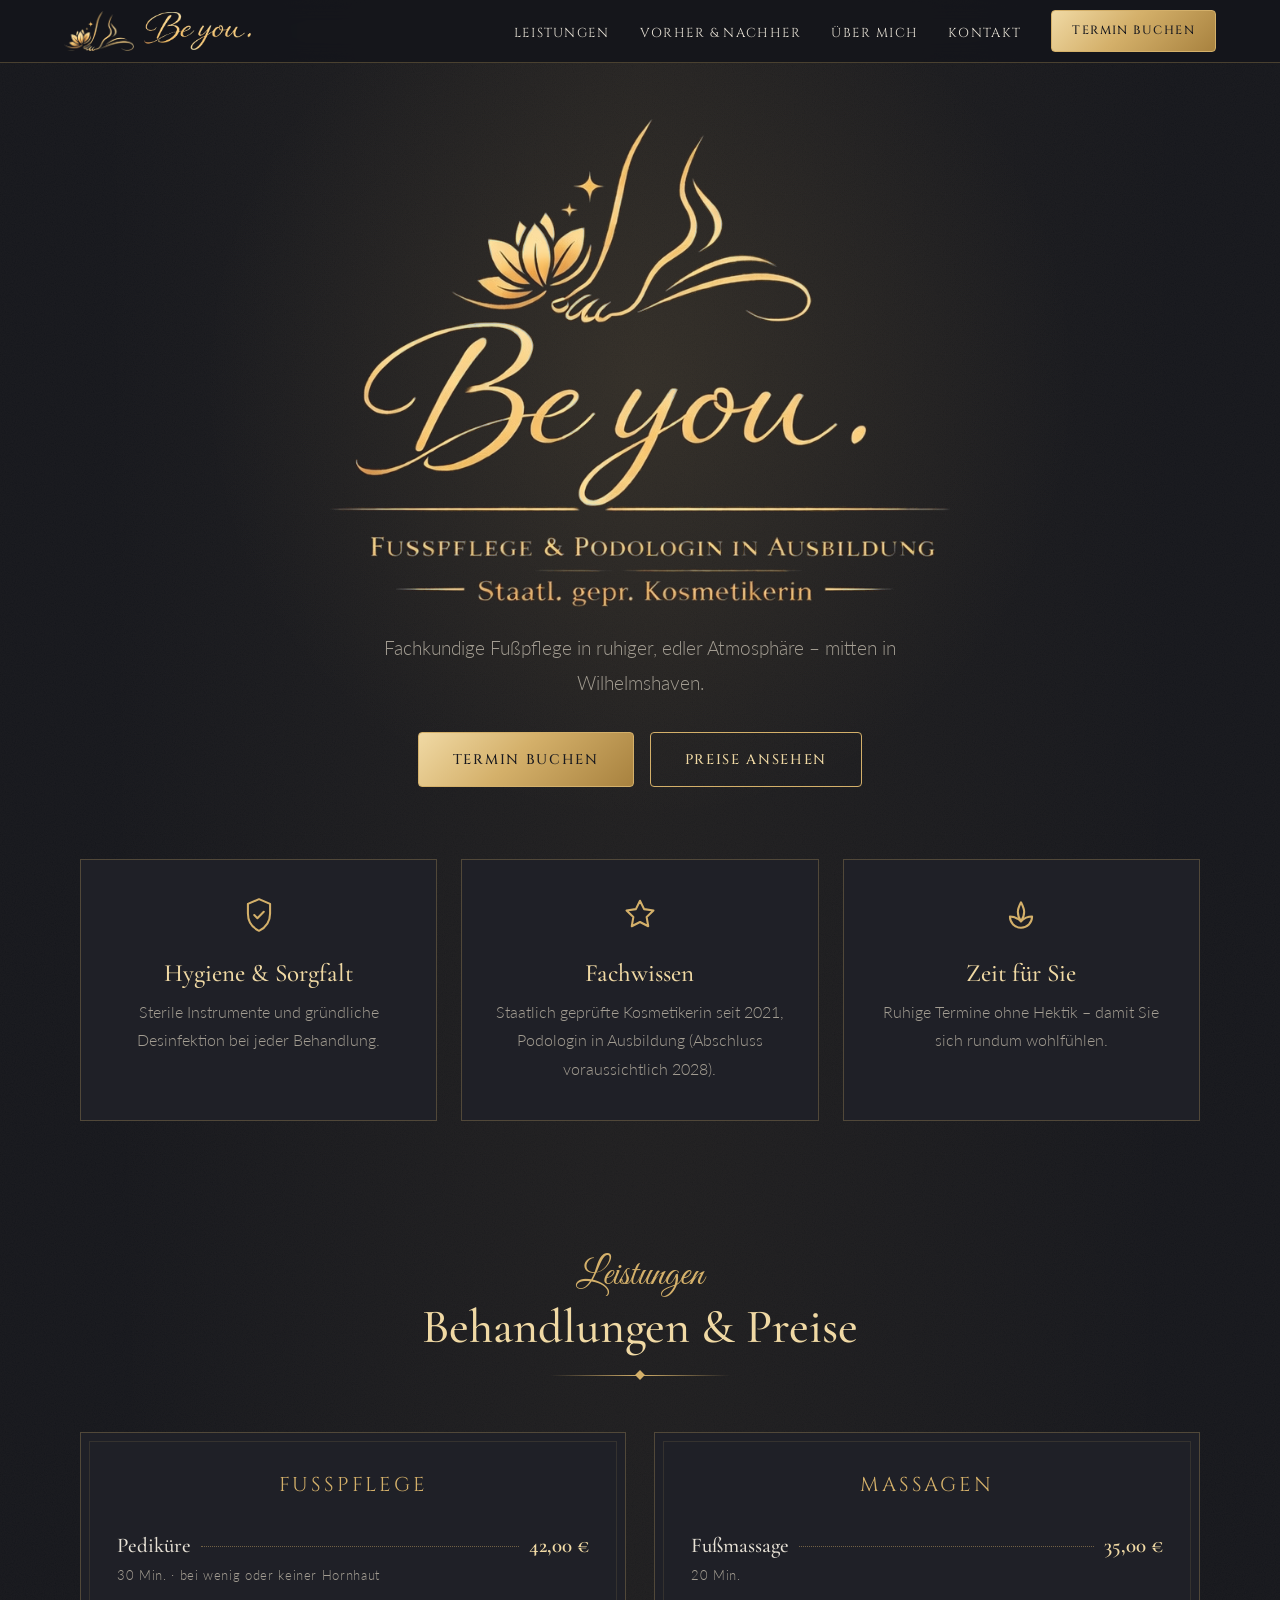
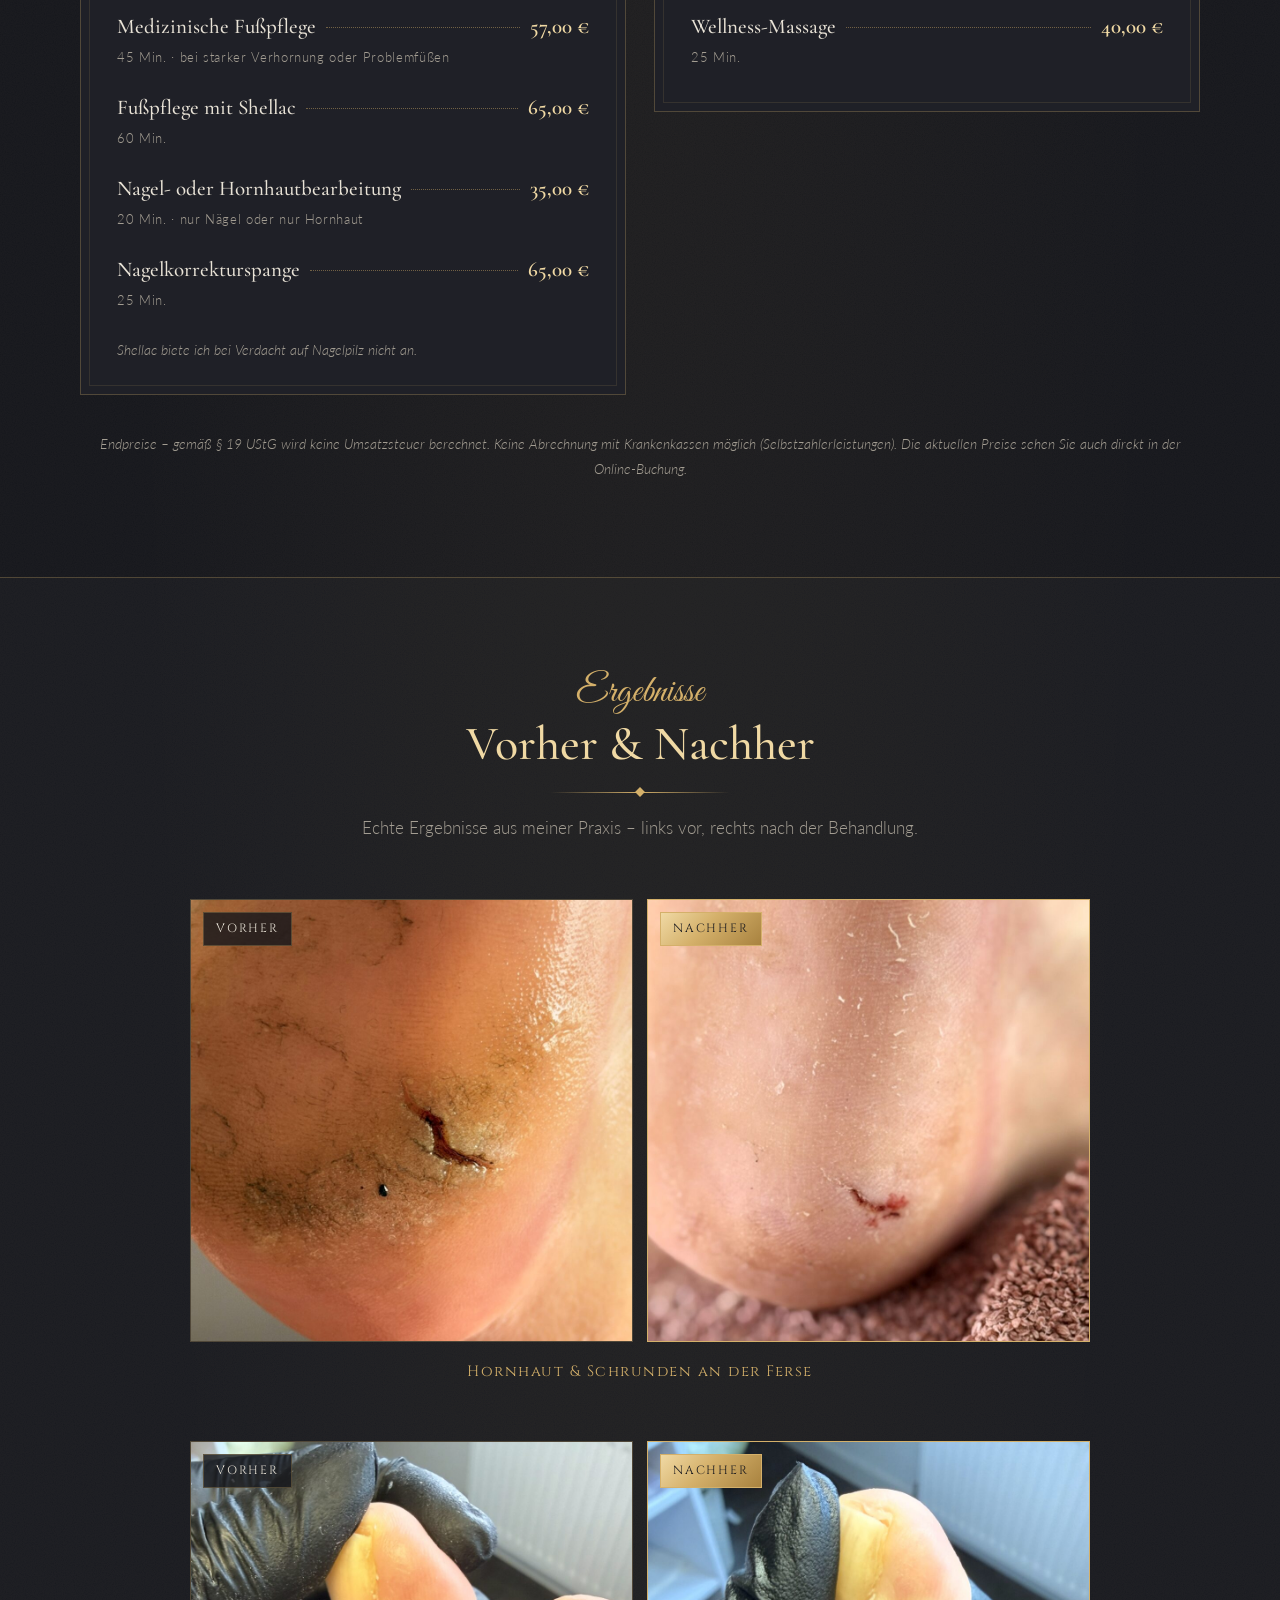
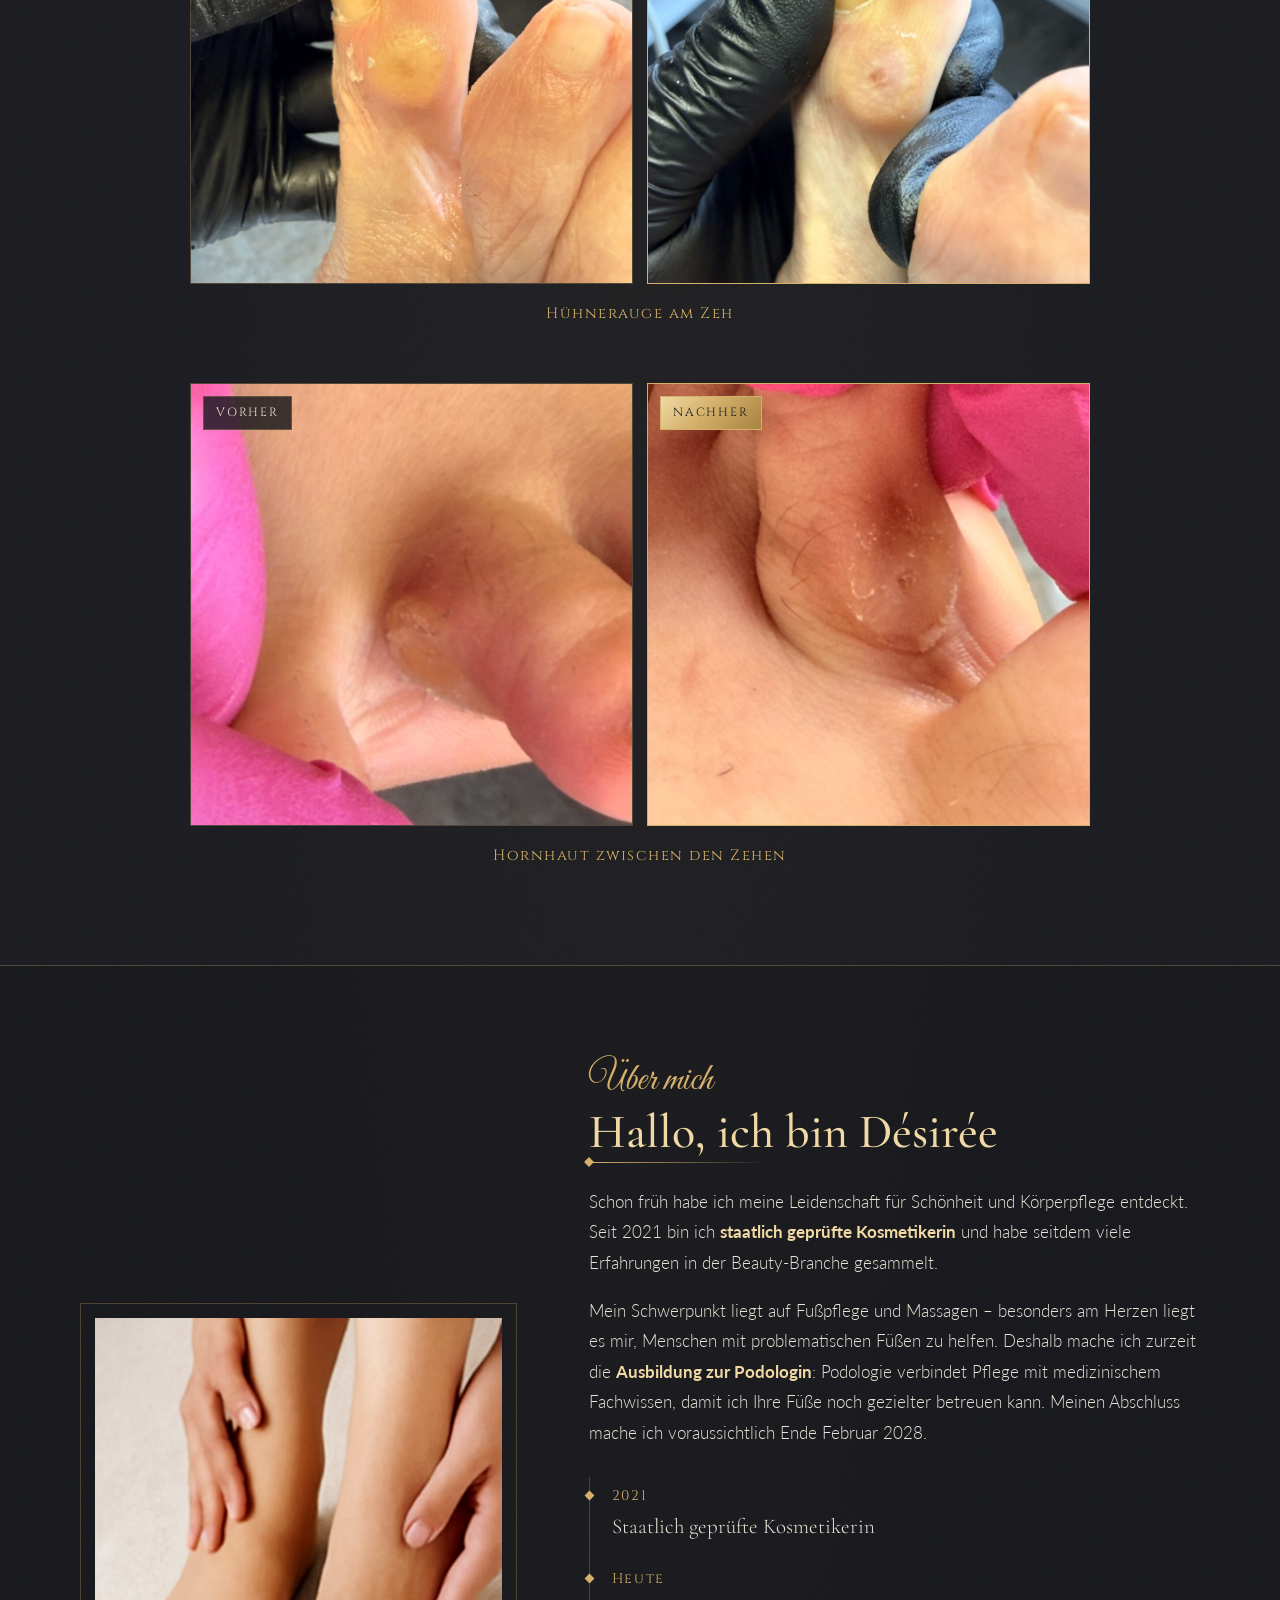
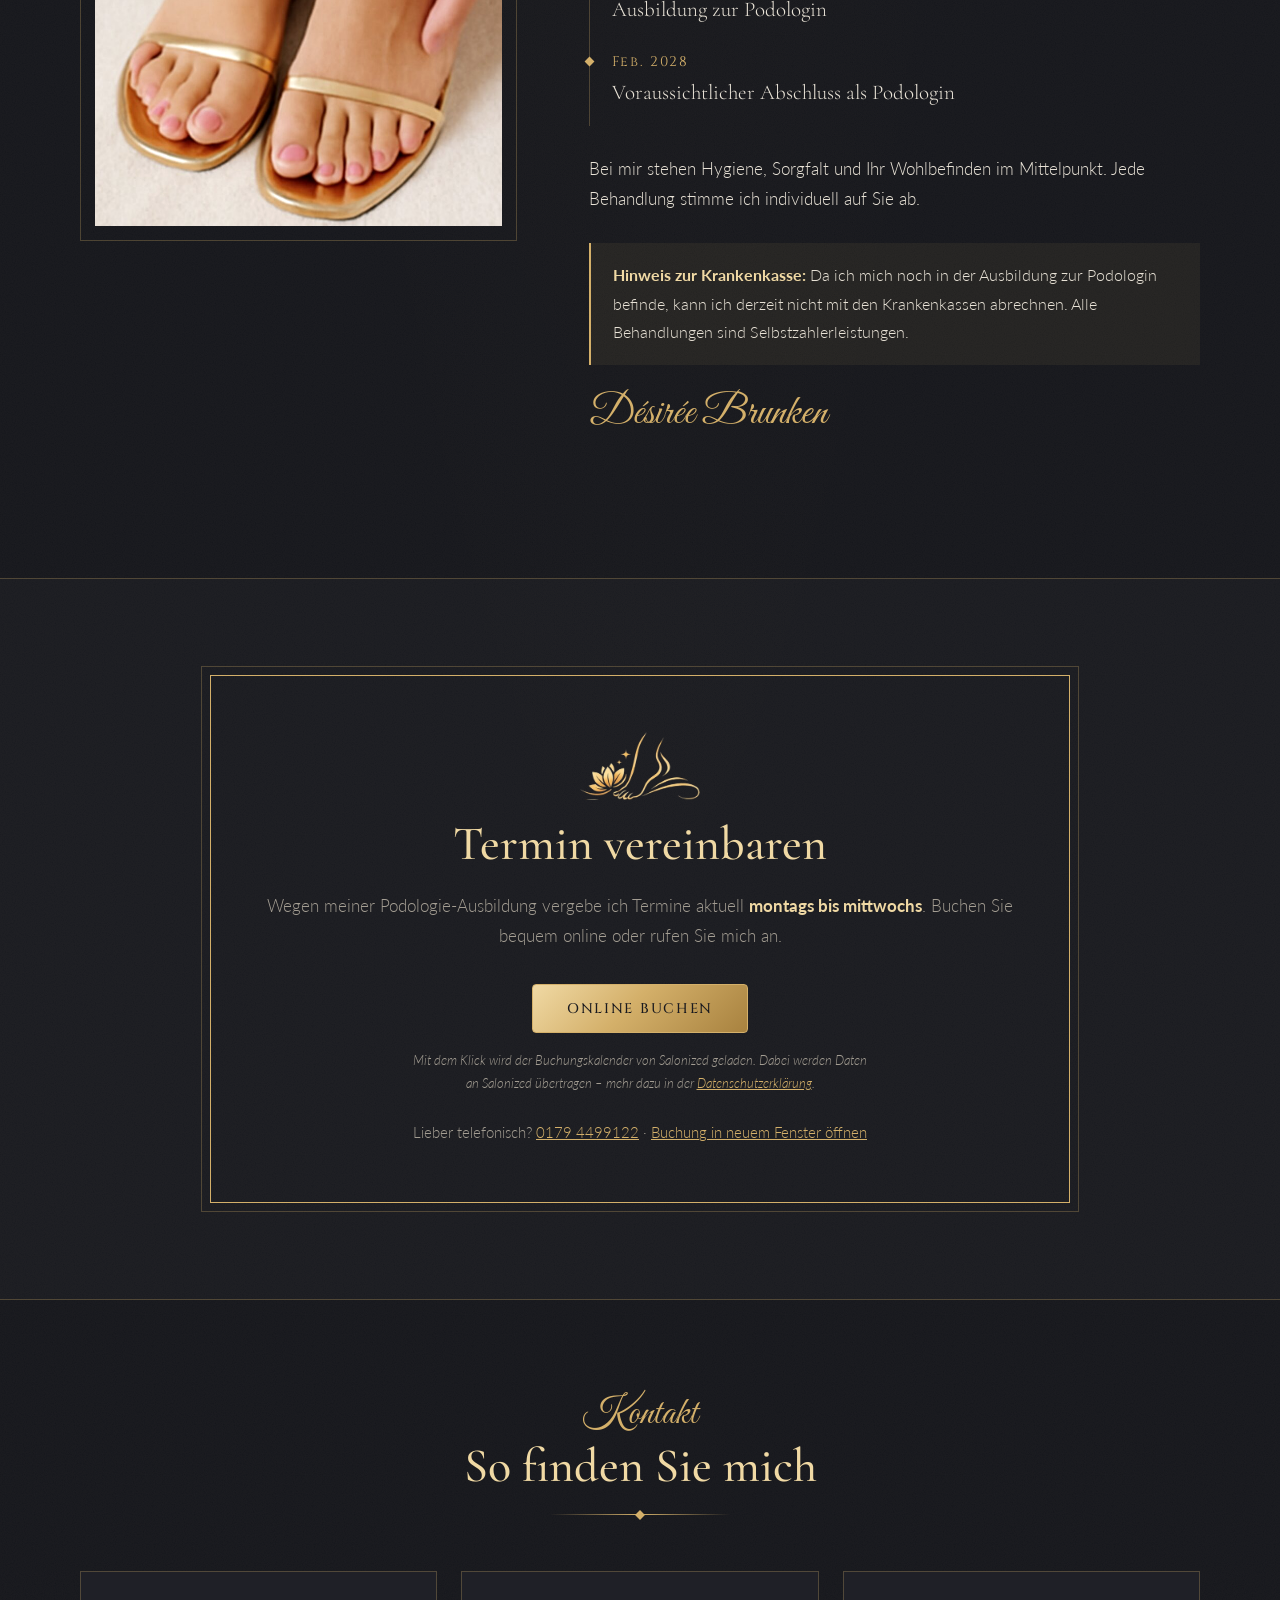
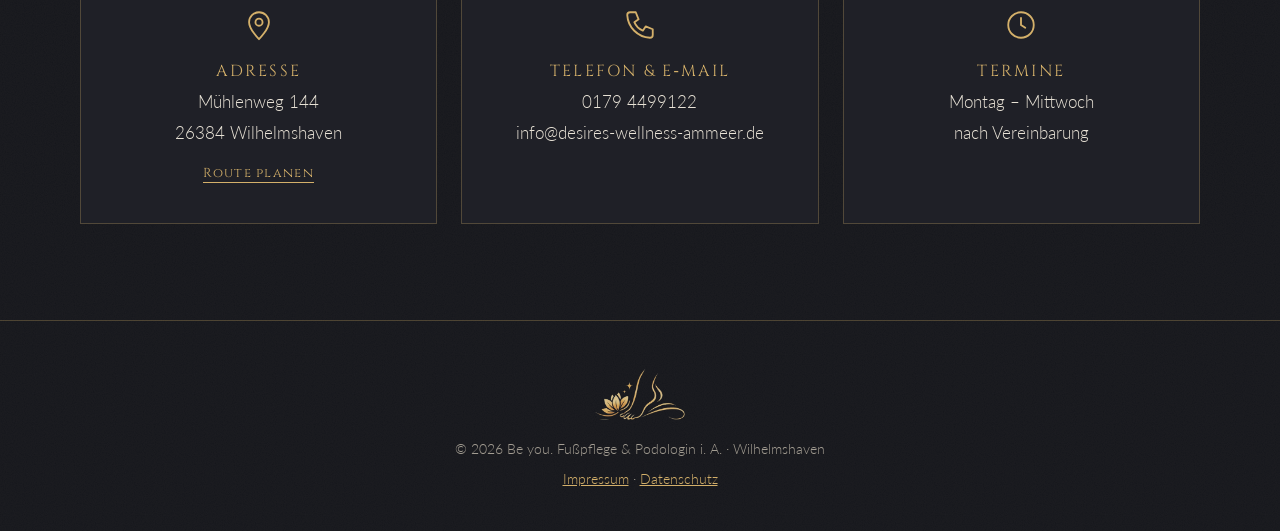
==== commit 53c118b4: "Vorher/Nachher nebeneinander statt Schieberegler Beide Bilder sind sofort vollständig sichtbar, mit " ====
--- a/index.html
+++ b/index.html
@@ -131,7 +131,8 @@
           <h2>Vorher &amp; Nachher</h2>
           <span class="divider" aria-hidden="true"></span>
           <p class="lead">
-            Ziehen Sie den Regler, um das Ergebnis meiner Behandlungen zu sehen.
+            Echte Ergebnisse aus meiner Praxis – links vor, rechts nach der
+            Behandlung.
           </p>
         </div>
 
@@ -147,29 +148,23 @@
         -->
         <div class="ba-grid">
           <figure class="ba">
-            <div class="ba-stage">
+            <div class="ba-pair">
+              <div class="ba-pane ba-before"><div class="ba-placeholder">Vorher</div><img src="assets/img/vorher-1.jpg" alt="Ferse mit Hornhaut und Schrunde vor der Behandlung" loading="lazy" onerror="this.remove()" /></div>
               <div class="ba-pane ba-after"><div class="ba-placeholder">Nachher</div><img src="assets/img/nachher-1.jpg" alt="Ferse nach der Behandlung" loading="lazy" onerror="this.remove()" /></div>
-              <div class="ba-pane ba-before"><div class="ba-placeholder">Vorher</div><img src="assets/img/vorher-1.jpg" alt="Ferse mit Hornhaut und Schrunde vor der Behandlung" loading="lazy" onerror="this.remove()" /></div>
-              <span class="ba-handle" aria-hidden="true"></span>
-              <input type="range" min="4" max="96" value="50" aria-label="Vorher/Nachher vergleichen" />
             </div>
             <figcaption>Hornhaut &amp; Schrunden an der Ferse</figcaption>
           </figure>
           <figure class="ba">
-            <div class="ba-stage">
+            <div class="ba-pair">
+              <div class="ba-pane ba-before"><div class="ba-placeholder">Vorher</div><img src="assets/img/vorher-2.jpg" alt="Zeh mit Hühnerauge vor der Behandlung" loading="lazy" onerror="this.remove()" /></div>
               <div class="ba-pane ba-after"><div class="ba-placeholder">Nachher</div><img src="assets/img/nachher-2.jpg" alt="Zeh nach Entfernung des Hühnerauges" loading="lazy" onerror="this.remove()" /></div>
-              <div class="ba-pane ba-before"><div class="ba-placeholder">Vorher</div><img src="assets/img/vorher-2.jpg" alt="Zeh mit Hühnerauge vor der Behandlung" loading="lazy" onerror="this.remove()" /></div>
-              <span class="ba-handle" aria-hidden="true"></span>
-              <input type="range" min="4" max="96" value="50" aria-label="Vorher/Nachher vergleichen" />
             </div>
             <figcaption>Hühnerauge am Zeh</figcaption>
           </figure>
           <figure class="ba">
-            <div class="ba-stage">
+            <div class="ba-pair">
+              <div class="ba-pane ba-before"><div class="ba-placeholder">Vorher</div><img src="assets/img/vorher-3.jpg" alt="Hornhaut zwischen den Zehen vor der Behandlung" loading="lazy" onerror="this.remove()" /></div>
               <div class="ba-pane ba-after"><div class="ba-placeholder">Nachher</div><img src="assets/img/nachher-3.jpg" alt="Zehenzwischenraum nach der Behandlung" loading="lazy" onerror="this.remove()" /></div>
-              <div class="ba-pane ba-before"><div class="ba-placeholder">Vorher</div><img src="assets/img/vorher-3.jpg" alt="Hornhaut zwischen den Zehen vor der Behandlung" loading="lazy" onerror="this.remove()" /></div>
-              <span class="ba-handle" aria-hidden="true"></span>
-              <input type="range" min="4" max="96" value="50" aria-label="Vorher/Nachher vergleichen" />
             </div>
             <figcaption>Hornhaut zwischen den Zehen</figcaption>
           </figure>
@@ -320,16 +315,6 @@
         });
       });
 
-      // Vorher/Nachher-Regler
-      document.querySelectorAll('.ba-stage').forEach(function (stage) {
-        var range = stage.querySelector('input');
-        var update = function () {
-          stage.style.setProperty('--pos', range.value + '%');
-        };
-        range.addEventListener('input', update);
-        update();
-      });
-
       // Online-Buchung (offizielles Salonized-Widget) erst nach Klick laden (Datenschutz)
       var loadBooking = function () {
         var box = document.getElementById('booking-widget');
--- a/style.css
+++ b/style.css
@@ -408,16 +408,23 @@
 /* Vorher / Nachher */
 .ba-grid {
   display: grid;
-  grid-template-columns: repeat(3, 1fr);
-  gap: 28px;
+  grid-template-columns: 1fr;
+  gap: 56px;
+  max-width: 900px;
+  margin: 0 auto;
 }
 
 .ba {
   margin: 0;
 }
 
-.ba-stage {
-  --pos: 50%;
+.ba-pair {
+  display: grid;
+  grid-template-columns: 1fr 1fr;
+  gap: 14px;
+}
+
+.ba-pane {
   position: relative;
   aspect-ratio: 1;
   overflow: hidden;
@@ -425,9 +432,8 @@
   background: var(--card);
 }
 
-.ba-pane {
-  position: absolute;
-  inset: 0;
+.ba-after {
+  border-color: var(--gold);
 }
 
 .ba-pane img {
@@ -436,35 +442,6 @@
   width: 100%;
   height: 100%;
   object-fit: cover;
-}
-
-.ba-before {
-  clip-path: inset(0 calc(100% - var(--pos)) 0 0);
-}
-
-/* kleine Beschriftung in den Ecken */
-.ba-pane::after {
-  position: absolute;
-  top: 12px;
-  padding: 4px 10px;
-  background: rgba(21, 22, 27, 0.75);
-  border: 1px solid var(--line);
-  font-family: 'Cinzel', serif;
-  font-size: 11px;
-  letter-spacing: 0.15em;
-  text-transform: uppercase;
-  color: var(--gold-light);
-  pointer-events: none;
-}
-
-.ba-before::after {
-  content: 'Vorher';
-  left: 12px;
-}
-
-.ba-after::after {
-  content: 'Nachher';
-  right: 12px;
 }
 
 .ba-placeholder {
@@ -476,66 +453,41 @@
   letter-spacing: 0.2em;
   text-transform: uppercase;
   font-size: 14px;
-  color: var(--gold);
-}
-
-.ba-after .ba-placeholder {
-  background: linear-gradient(135deg, #2a2620, #1f2027);
-  justify-content: flex-end;
-  padding-right: 12%;
-}
-
-.ba-before .ba-placeholder {
-  background: linear-gradient(135deg, #1f2027, #18191e);
-  justify-content: flex-start;
-  padding-left: 12%;
   color: var(--muted);
 }
 
-.ba-handle {
+/* Beschriftung oben links im Bild */
+.ba-pane::after {
   position: absolute;
-  top: 0;
-  bottom: 0;
-  left: var(--pos);
-  width: 1px;
-  background: var(--gold);
-  pointer-events: none;
-}
-
-.ba-handle::after {
-  content: '‹ ›';
-  position: absolute;
-  top: 50%;
-  left: 50%;
-  transform: translate(-50%, -50%);
-  width: 40px;
-  height: 40px;
-  border-radius: 50%;
-  display: flex;
-  align-items: center;
-  justify-content: center;
-  background: var(--bg);
-  border: 1px solid var(--gold);
-  color: var(--gold);
-  font-size: 18px;
-  line-height: 1;
-}
-
-.ba-stage input {
-  position: absolute;
-  inset: 0;
-  width: 100%;
-  height: 100%;
-  margin: 0;
-  opacity: 0;
-  cursor: ew-resize;
+  top: 12px;
+  left: 12px;
+  z-index: 1;
+  padding: 5px 12px;
+  background: rgba(21, 22, 27, 0.8);
+  border: 1px solid var(--line);
+  font-family: 'Cinzel', serif;
+  font-size: 12px;
+  letter-spacing: 0.15em;
+  text-transform: uppercase;
+  color: var(--text);
+}
+
+.ba-before::after {
+  content: 'Vorher';
+}
+
+.ba-after::after {
+  content: 'Nachher';
+  color: #1a1a1f;
+  background: var(--gold-gradient);
+  border-color: var(--gold);
 }
 
 .ba figcaption {
-  margin-top: 14px;
+  margin-top: 16px;
   text-align: center;
   font-family: 'Cinzel', serif;
-  font-size: 14px;
+  font-size: 15px;
   letter-spacing: 0.1em;
   color: var(--gold);
 }
@@ -765,8 +717,7 @@
   .features-grid,
   .price-grid,
   .about-grid,
-  .contact-grid,
-  .ba-grid {
+  .contact-grid {
     grid-template-columns: 1fr;
   }
 
@@ -779,10 +730,6 @@
     margin: 0 auto;
   }
 
-  .ba-grid {
-    max-width: 460px;
-    margin: 0 auto;
-  }
 
   .section {
     padding: 72px 0;
@@ -857,6 +804,21 @@
 }
 
 @media (max-width: 480px) {
+  .ba-pair {
+    gap: 8px;
+  }
+
+  .ba-pane::after {
+    top: 6px;
+    left: 6px;
+    padding: 3px 7px;
+    font-size: 10px;
+  }
+
+  .ba-grid {
+    gap: 40px;
+  }
+
   .brand-icon {
     height: 34px;
   }
